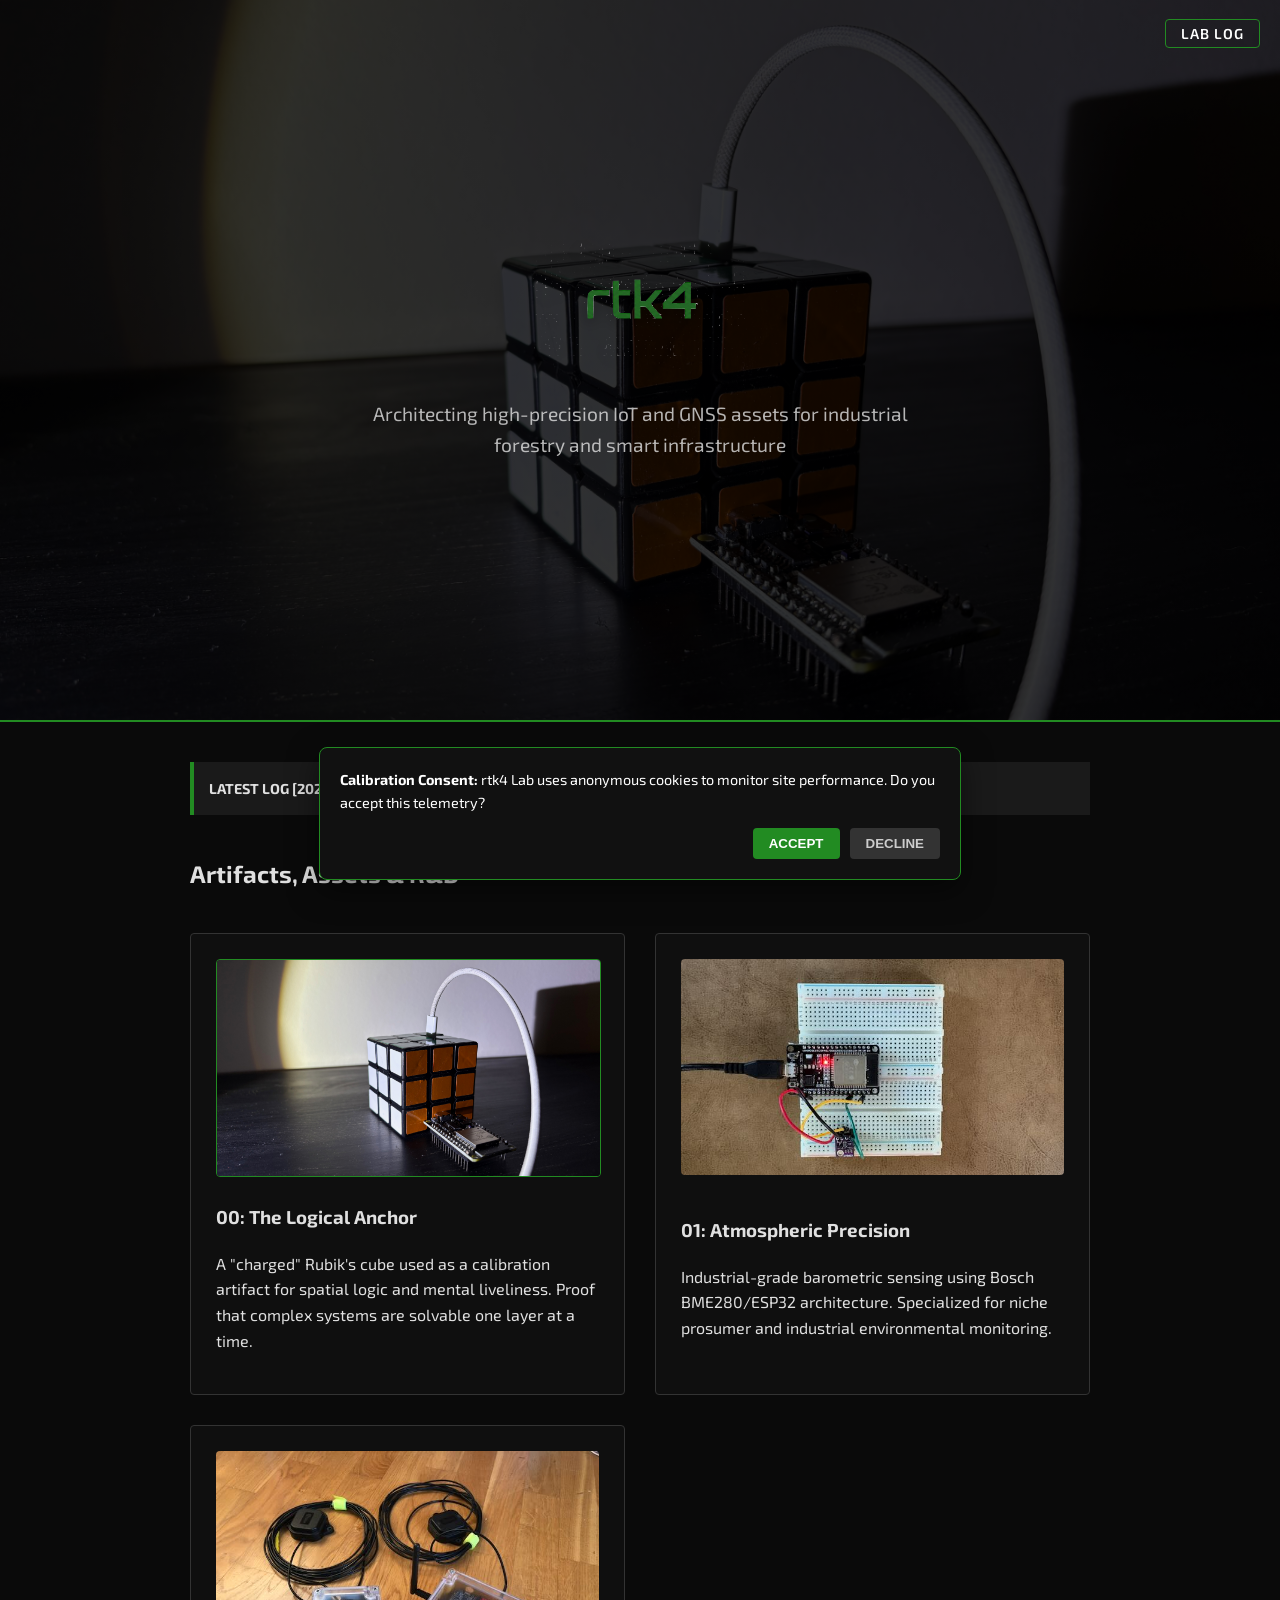
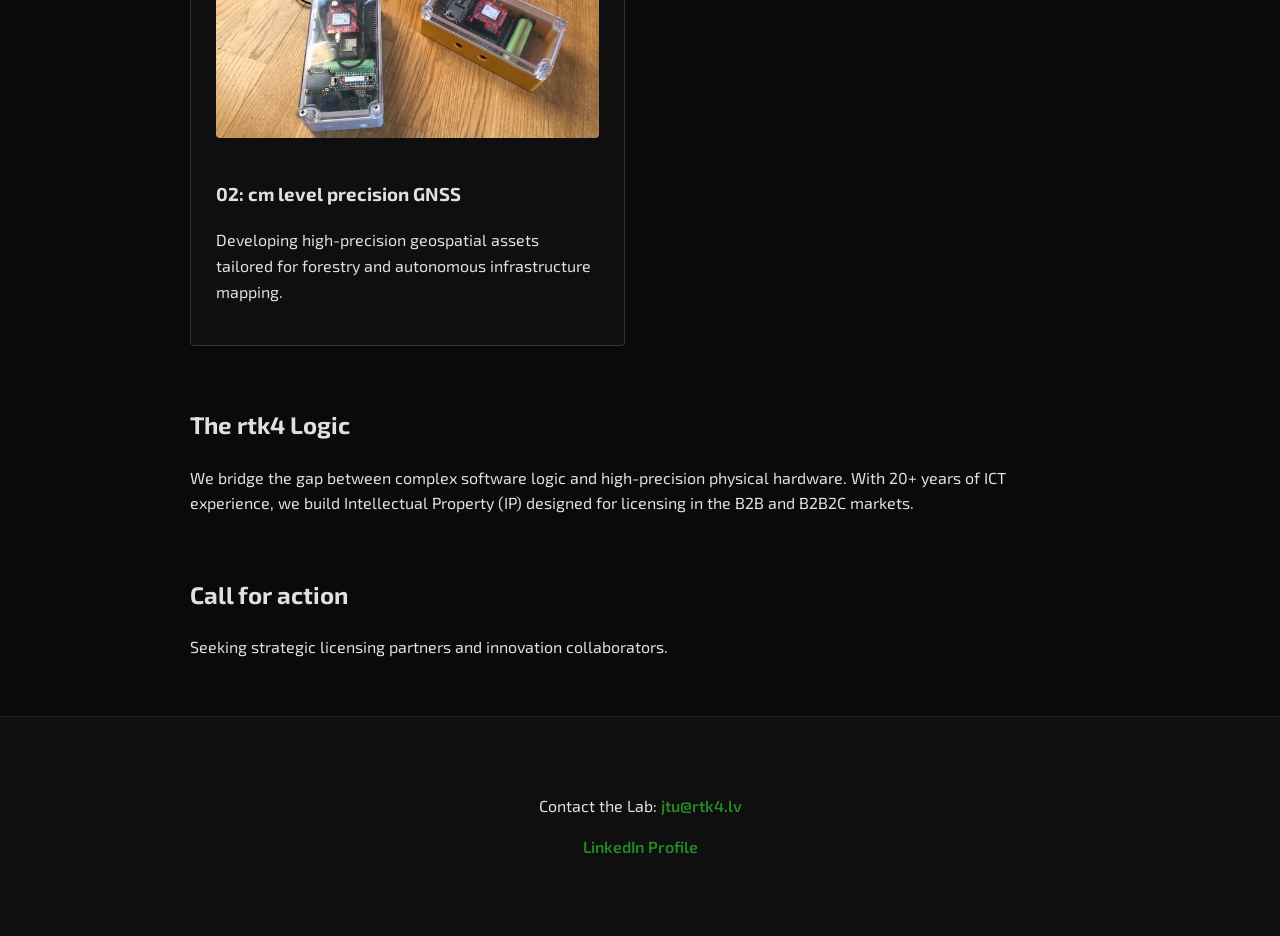
==== index.html @ 8d334eba "Update index.html" ====
<!DOCTYPE html>
<html lang="lv">
<head>
    <meta charset="UTF-8">
    <meta name="viewport" content="width=device-width, initial-scale=1.0">

    <title>rtk4 | Industrial and Prosumer IoT & High-Precision GNSS Lab</title>
    <meta name="title" content="rtk4 | Industrial and Prosumer IoT & High-Precision GNSS R&D Lab">
    <meta property="og:description" content="Architecting high-precision IoT and GNSS assets for industrial forestry and smart infrastructure..">
    <meta name="keywords" content="rtk4, GNSS, IoT R&D, Forestry 4.0, Precision Forestry, BME280, ESP32, Baltic Tech, Nordic Forestry, Smart Infrastructure, Europe, Janis Tupulis">
    <meta name="author" content="Janis Tupulis">
    
    <meta property="og:type" content="website">
    <meta property="og:url" content="https://rtk4.lv/">
    <meta property="og:title" content="rtk4 | Systems R&D Lab">
    <meta property="og:description" content="Technical agency in Geospatial and Atmospheric logic. Bridging the gap between raw data and 1cm truth.">
    <meta property="og:image" content="https://rtk4.lv/ChargdCubeWinner.jpeg">
    
    <meta property="twitter:card" content="summary_large_image">
    <meta property="twitter:url" content="https://rtk4.lv/">
    <meta property="twitter:title" content="rtk4 | Systems R&D Lab">
    <meta property="twitter:description" content="High-precision IoT assets for industrial forestry and autonomous infrastructure mapping.">
    <meta property="twitter:image" content="https://rtk4.lv/ChargdCubeWinner.jpeg">
    
    <meta name="geo.region" content="LV;EE;LT;SE;FI;NO;DE;PL">
    <meta name="geo.placename" content="Northern Europe">
    
    <link href="https://fonts.googleapis.com/css2?family=Exo+2:wght@300;600&display=swap" rel="stylesheet">
    <style>
        :root { --forest-green: #228B22; --dark-bg: #0a0a0a; --text-light: #e0e0e0; }
        body { margin: 0; font-family: 'Exo 2', sans-serif; background: var(--dark-bg); color: var(--text-light); line-height: 1.6; }
        .hero { height: 80vh; display: flex; flex-direction: column; justify-content: center; align-items: center; text-align: center; background: linear-gradient(rgba(0,0,0,0.8), rgba(0,0,0,0.8)), url('ChargdCubeWinner.jpeg'); background-size: cover; background-position: center; border-bottom: 2px solid var(--forest-green); }
        h1 { font-size: 3.5rem; letter-spacing: 0.2rem; color: var(--forest-green); margin-bottom: 0; }
        .tagline { font-size: 1.2rem; max-width: 600px; margin: 20px auto; opacity: 0.8; padding: 0 20px; }
        .section { padding: 40px 20px; max-width: 900px; margin: 0 auto; }
        .artifact-grid { display: grid; grid-template-columns: repeat(auto-fit, minmax(300px, 1fr)); gap: 30px; margin-top: 40px; }
        .artifact-card { border: 1px solid #333; padding: 25px; border-radius: 4px; transition: border-color 0.3s; background: #0f0f0f; }
        .artifact-card:hover { border-color: var(--forest-green); }
        
        /* Updated Status Bar to be a Link */
        .status-ticker { background: #1a1a1a; padding: 15px; font-size: 0.9rem; border-left: 4px solid var(--forest-green); margin-bottom: 40px; display: block; text-decoration: none; color: inherit; transition: background 0.2s; }
        .status-ticker:hover { background: #222; }
        
        .contact { text-align: center; padding: 60px; background: #0f0f0f; border-top: 1px solid #222; }
        a { color: var(--forest-green); text-decoration: none; font-weight: 600; }
        nav { position: absolute; top: 20px; right: 20px; }
        nav a { color: #fff; margin-left: 20px; font-size: 0.9rem; text-transform: uppercase; letter-spacing: 1px; }
    </style>

    <script async src="https://www.googletagmanager.com/gtag/js?id=G-XXXXXXXXXX"></script>
    <script>
      window.dataLayer = window.dataLayer || [];
      function gtag(){dataLayer.push(arguments);}
      
      // Default to denied for GDPR compliance
      gtag('consent', 'default', {
        'ad_storage': 'denied',
        'analytics_storage': 'denied'
      });
    
      gtag('js', new Date());
      gtag('config', 'G-FEQLP35CE9');
    </script>
    
    <style>
        #cookie-banner {
            position: fixed; bottom: 20px; left: 50%; transform: translateX(-50%);
            width: 90%; max-width: 600px;
            background: #111; border: 1px solid var(--forest-green);
            color: #fff; padding: 20px; border-radius: 8px;
            box-shadow: 0 10px 30px rgba(0,0,0,0.5);
            z-index: 9999; display: none; font-size: 0.9rem;
        }
        .cookie-btn {
            padding: 8px 16px; border-radius: 4px; border: none; cursor: pointer; font-weight: 600;
        }
        .accept-btn { background: var(--forest-green); color: white; margin-right: 10px; }
        .deny-btn { background: #333; color: #ccc; }
    </style>

    <link rel="icon" href="rtk4logo.png">
        
</head>
<body>

    <nav>
        <a href="log.html" style="border: 1px solid var(--forest-green); padding: 5px 15px; border-radius: 4px;">Lab Log</a>
    </nav>

    <header class="hero">
        <img src="rtk4logo.png" alt="SIA rtk4 Logo" style="height: 120px; width: auto; margin-bottom: 20px; filter: drop-shadow(0px 4px 8px rgba(0,0,0,0.5));">
        <p class="tagline">Architecting high-precision IoT and GNSS assets for industrial forestry and smart infrastructure</p>
    </header>

    <main class="section">
        <a href="log.html" id="live-status" class="status-ticker">
            <strong>LAB STATUS:</strong> Loading latest entry...
        </a>

        <h2>Artifacts, Assets & R&D</h2>
        <div class="artifact-grid">
            <div class="artifact-card">
                <img src="ChargdCubeWinner.jpeg" alt="Charging complexity" style="width: 100%; border-radius: 4px; border: 1px solid var(--forest-green);">
                <h3>00: The Logical Anchor</h3>
                <p>A "charged" Rubik's cube used as a calibration artifact for spatial logic and mental liveliness. Proof that complex systems are solvable one layer at a time.</p>
            </div>
            
            <div class="artifact-card">
                <img src="AtmosphericPressure.jpeg" alt="Atmospheric Sensor" style="width: 100%; border-radius: 4px; margin-bottom: 15px;">
                <h3>01: Atmospheric Precision</h3>
                <p>Industrial-grade barometric sensing using Bosch BME280/ESP32 architecture. Specialized for niche prosumer and industrial environmental monitoring.</p>
            </div>

            <div class="artifact-card">
                <img src="GNSSprototype.jpeg" alt="GNSS Prototype" style="width: 100%; border-radius: 4px; margin-bottom: 15px;">
                <h3>02: cm level precision GNSS</h3>
                <p>Developing high-precision geospatial assets tailored for forestry and autonomous infrastructure mapping.</p>
            </div>
        </div>

        <div style="margin-top: 60px;">
            <h2>The rtk4 Logic</h2>
            <p>We bridge the gap between complex software logic and high-precision physical hardware. With 20+ years of ICT experience, we build Intellectual Property (IP) designed for licensing in the B2B and B2B2C markets.</p>
        </div>
        <div style="margin-top: 60px;">
            <h2>Call for action</h2>
            <p>Seeking strategic licensing partners and innovation collaborators.</p>
        </div>
    </main>

    <footer class="contact">
        <p>Contact the Lab: <a href="mailto:jtu@rtk4.lv">jtu@rtk4.lv</a></p>
        <p><a href="https://www.linkedin.com/in/janistupulis">LinkedIn Profile</a></p>
    </footer>

    <script>
        async function fetchLatestStatus() {
            try {
                const response = await fetch('log.csv');
                const data = await response.text();
                const rows = data.split('\n').filter(r => r.trim() !== '');
                if (rows.length > 1) {
                    const latest = rows[1].split(';'); // rows[0] is header, rows[1] is newest entry
                    document.getElementById('live-status').innerHTML = 
                        `<strong>LATEST LOG [${latest[0]}]:</strong> ${latest[2]} — <em>Click to read more</em>`;
                }
            } catch (e) {
                document.getElementById('live-status').innerHTML = "<strong>LAB STATUS:</strong> Active. Check the full log for details.";
            }
        }
        fetchLatestStatus();
    </script>

    <div id="cookie-banner">
        <p style="margin-top: 0;"><strong>Calibration Consent:</strong> rtk4 Lab uses anonymous cookies to monitor site performance. Do you accept this telemetry?</p>
        <div style="display: flex; justify-content: flex-end;">
            <button class="cookie-btn accept-btn" onclick="acceptCookies()">ACCEPT</button>
            <button class="cookie-btn deny-btn" onclick="denyCookies()">DECLINE</button>
        </div>
    </div>
    
    <script>
        if (!localStorage.getItem('rtk4_consent')) {
            document.getElementById('cookie-banner').style.display = 'block';
        }
    
        function acceptCookies() {
            localStorage.setItem('rtk4_consent', 'granted');
            gtag('consent', 'update', { 'analytics_storage': 'granted' });
            document.getElementById('cookie-banner').style.display = 'none';
        }
    
        function denyCookies() {
            localStorage.setItem('rtk4_consent', 'denied');
            document.getElementById('cookie-banner').style.display = 'none';
        }
    </script>    
    
</body>
</html>
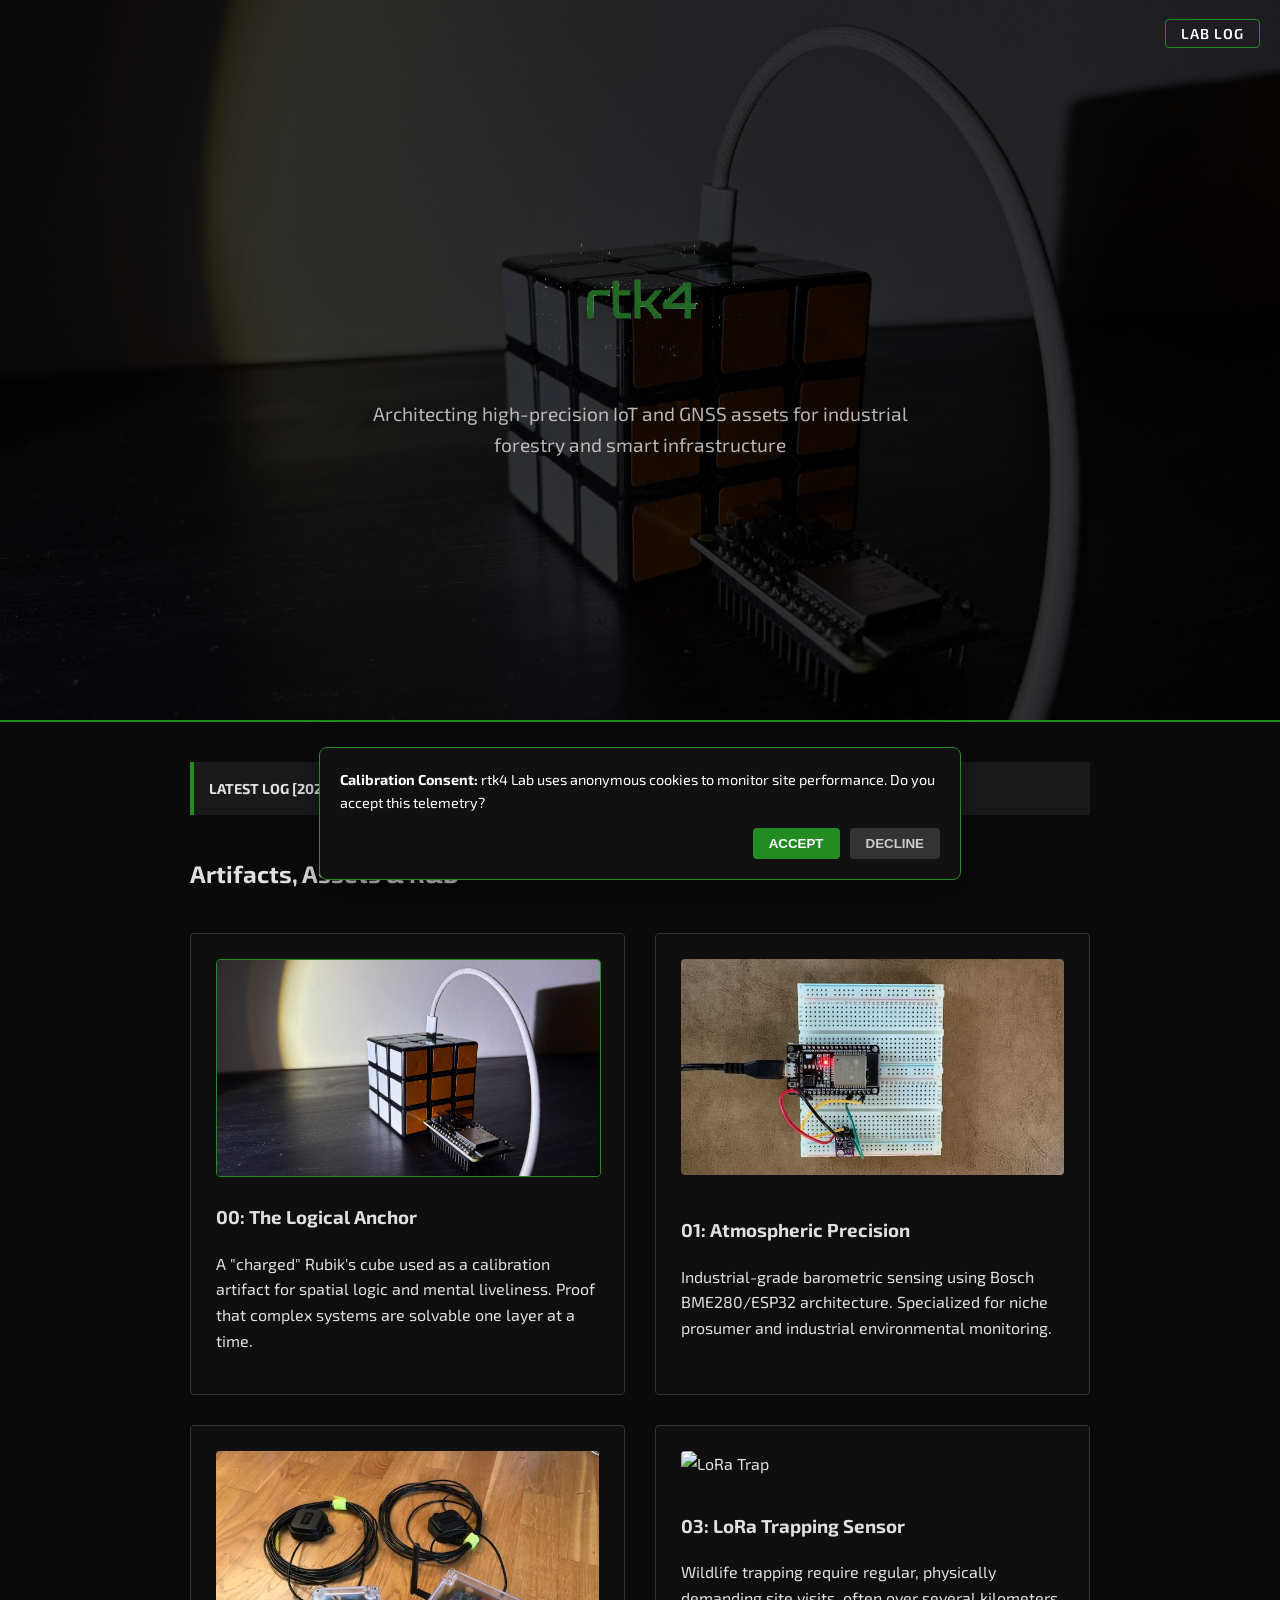
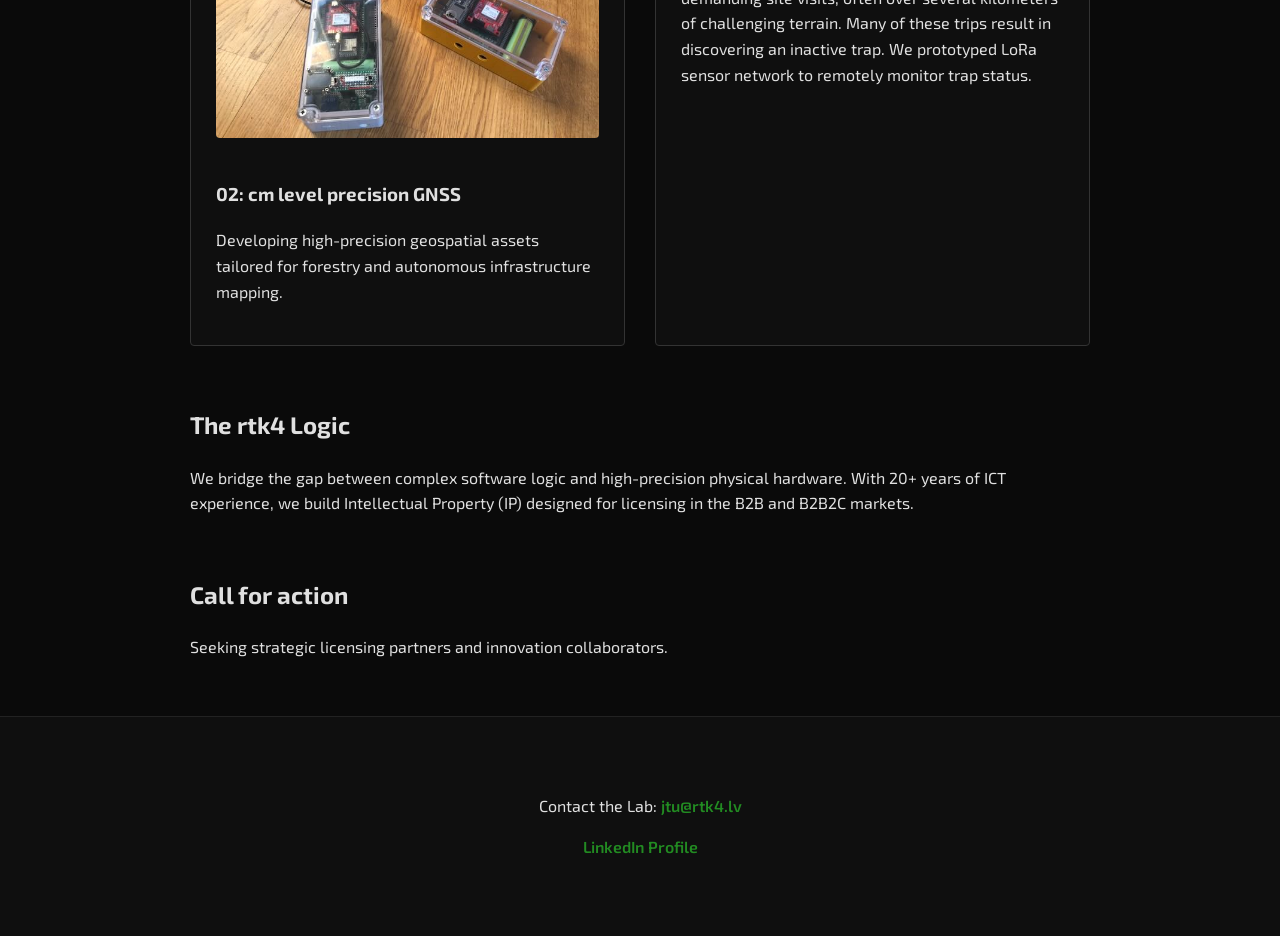
==== commit 606fc16b: "Update index.html" ====
--- a/index.html
+++ b/index.html
@@ -116,6 +116,12 @@
                 <h3>02: cm level precision GNSS</h3>
                 <p>Developing high-precision geospatial assets tailored for forestry and autonomous infrastructure mapping.</p>
             </div>
+            
+            <div class="artifact-card">
+                <img src="LoRaTrap.jpeg" alt="LoRa Trap" style="width: 100%; border-radius: 4px; margin-bottom: 15px;">
+                <h3>03: LoRa Trapping Sensor</h3>
+                <p>Wildlife trapping require regular, physically demanding site visits, often over several kilometers of challenging terrain. Many of these trips result in discovering an inactive trap. We prototyped LoRa sensor network to remotely monitor trap status.</p>
+            </div>
         </div>
 
         <div style="margin-top: 60px;">
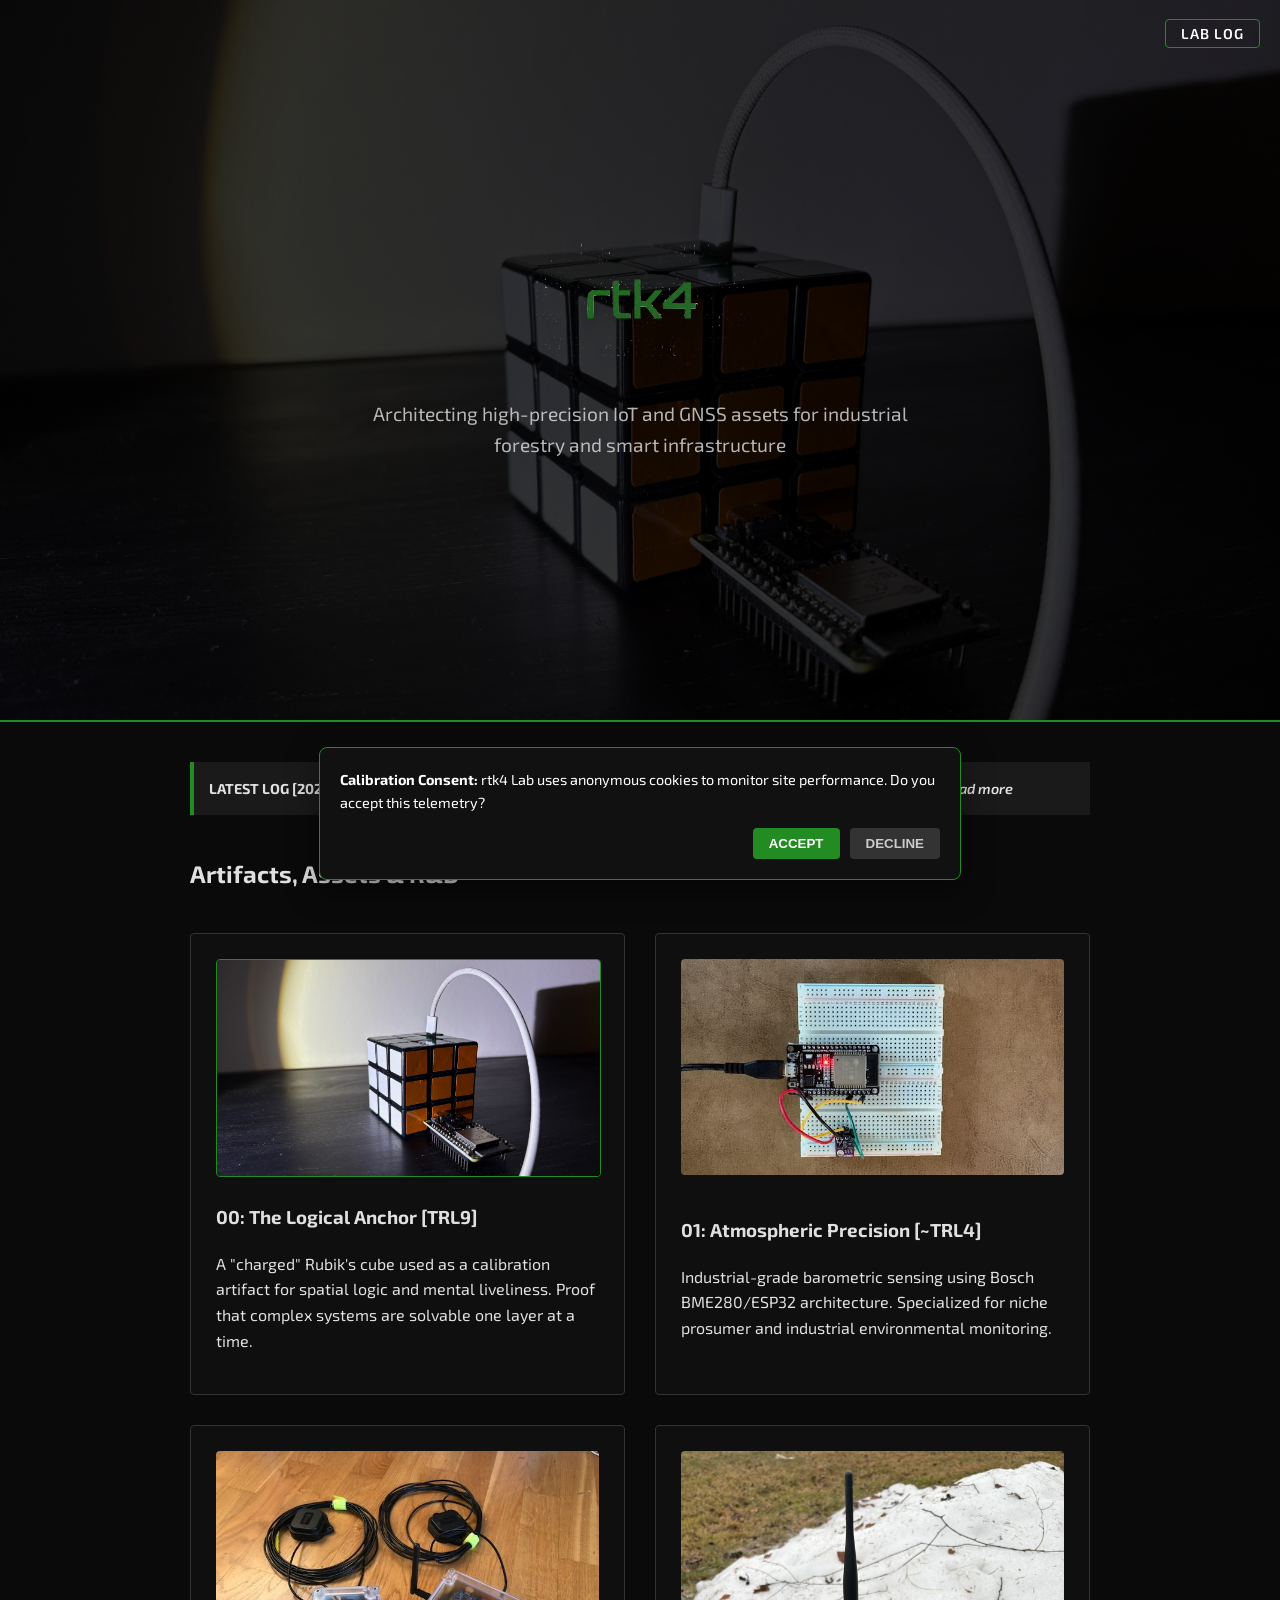
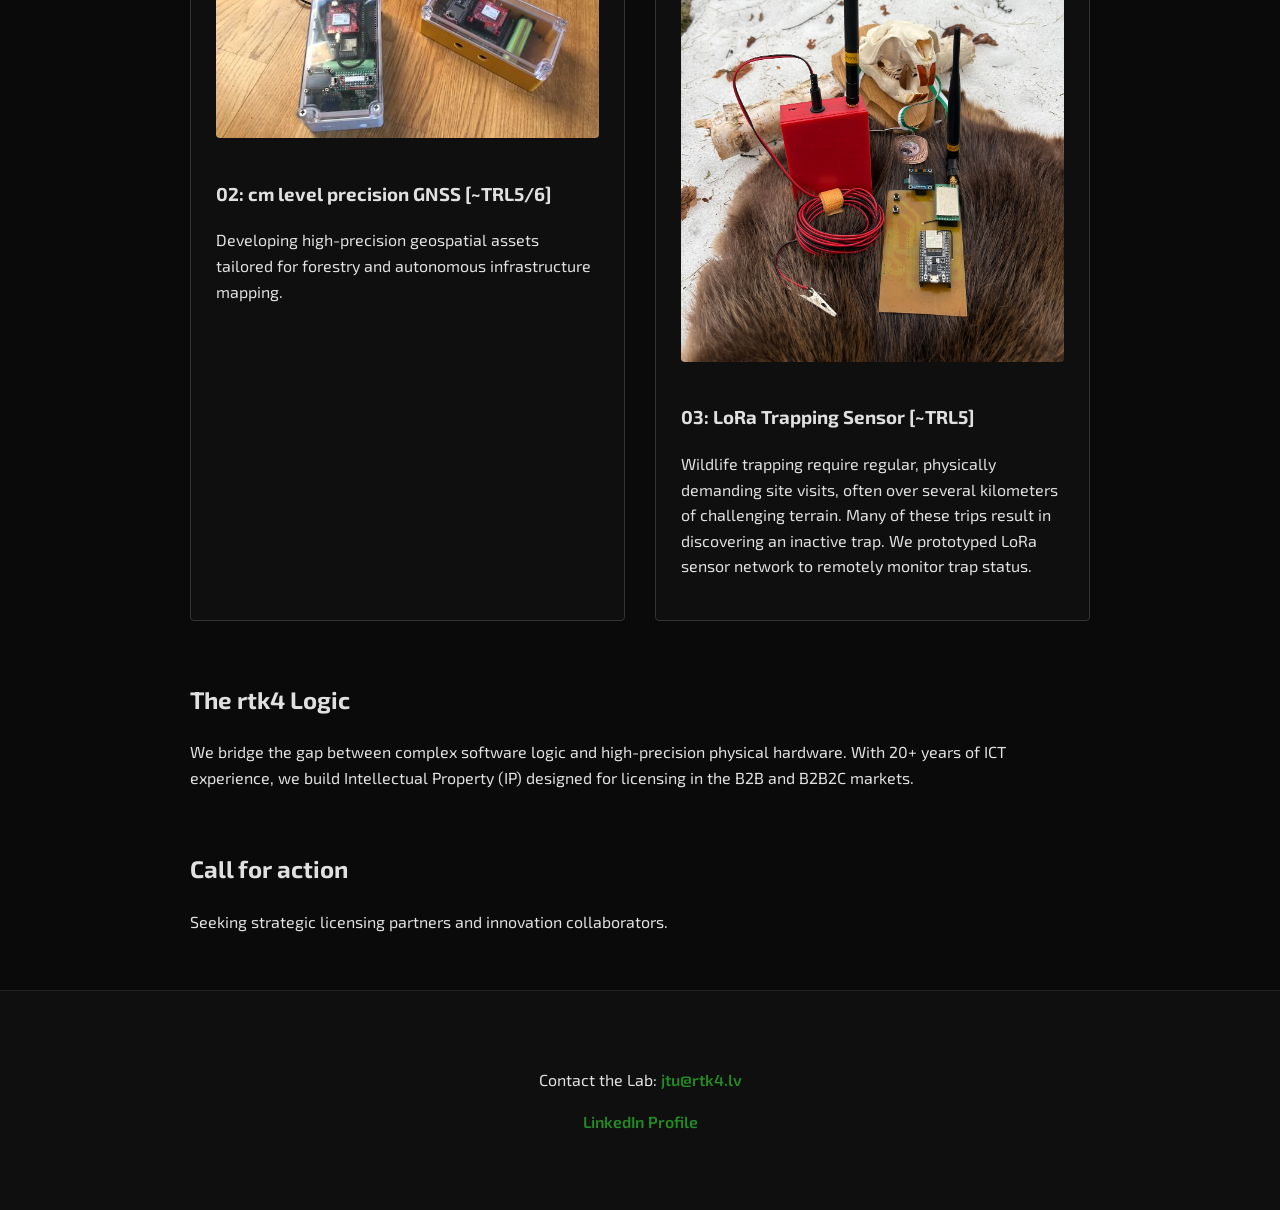
==== commit a19c40f1: "Update index.html" ====
--- a/index.html
+++ b/index.html
@@ -101,25 +101,25 @@
         <div class="artifact-grid">
             <div class="artifact-card">
                 <img src="ChargdCubeWinner.jpeg" alt="Charging complexity" style="width: 100%; border-radius: 4px; border: 1px solid var(--forest-green);">
-                <h3>00: The Logical Anchor</h3>
+                <h3>00: The Logical Anchor [TRL9]</h3>
                 <p>A "charged" Rubik's cube used as a calibration artifact for spatial logic and mental liveliness. Proof that complex systems are solvable one layer at a time.</p>
             </div>
             
             <div class="artifact-card">
                 <img src="AtmosphericPressure.jpeg" alt="Atmospheric Sensor" style="width: 100%; border-radius: 4px; margin-bottom: 15px;">
-                <h3>01: Atmospheric Precision</h3>
+                <h3>01: Atmospheric Precision [~TRL4]</h3>
                 <p>Industrial-grade barometric sensing using Bosch BME280/ESP32 architecture. Specialized for niche prosumer and industrial environmental monitoring.</p>
             </div>
 
             <div class="artifact-card">
                 <img src="GNSSprototype.jpeg" alt="GNSS Prototype" style="width: 100%; border-radius: 4px; margin-bottom: 15px;">
-                <h3>02: cm level precision GNSS</h3>
+                <h3>02: cm level precision GNSS [~TRL5/6]</h3>
                 <p>Developing high-precision geospatial assets tailored for forestry and autonomous infrastructure mapping.</p>
             </div>
             
             <div class="artifact-card">
                 <img src="LoRaTrap.jpeg" alt="LoRa Trap" style="width: 100%; border-radius: 4px; margin-bottom: 15px;">
-                <h3>03: LoRa Trapping Sensor</h3>
+                <h3>03: LoRa Trapping Sensor [~TRL5]</h3>
                 <p>Wildlife trapping require regular, physically demanding site visits, often over several kilometers of challenging terrain. Many of these trips result in discovering an inactive trap. We prototyped LoRa sensor network to remotely monitor trap status.</p>
             </div>
         </div>
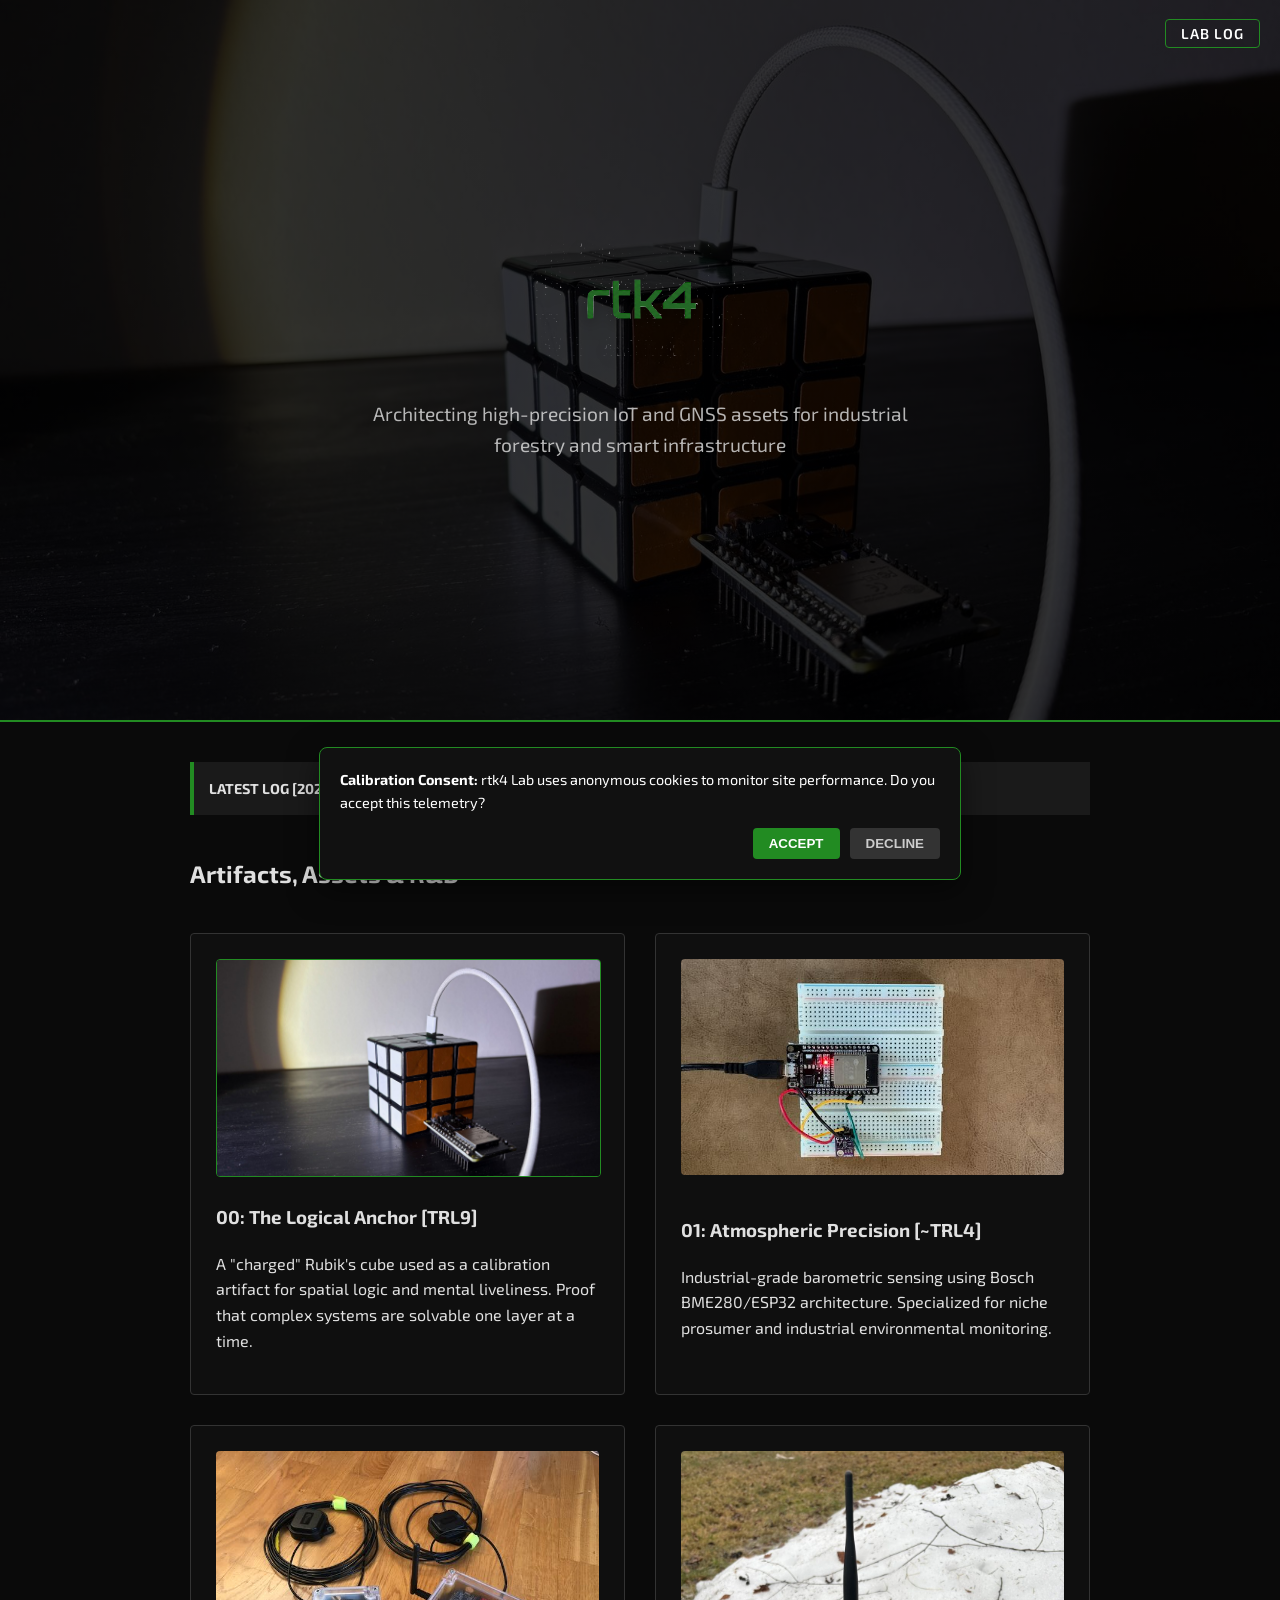
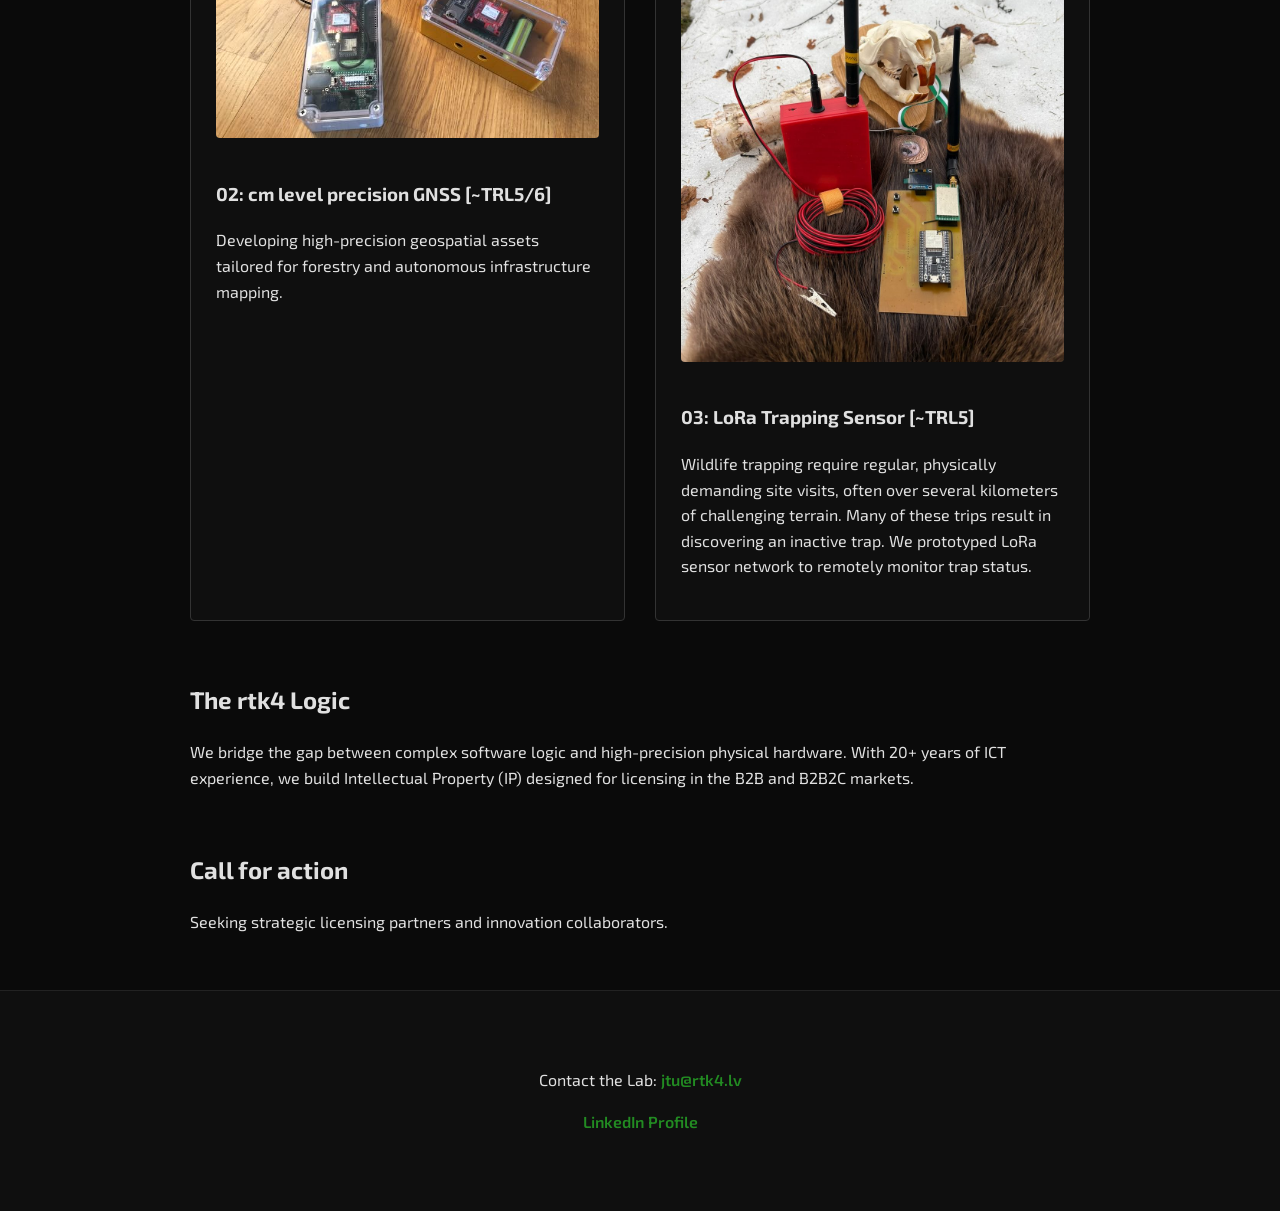
==== commit 04599192: "Fix analytics ID and consent, missing style.css, meta tags, image sizes" ====
--- a/index.html
+++ b/index.html
@@ -1,19 +1,19 @@
 <!DOCTYPE html>
-<html lang="lv">
+<html lang="en">
 <head>
     <meta charset="UTF-8">
     <meta name="viewport" content="width=device-width, initial-scale=1.0">
 
     <title>rtk4 | Industrial and Prosumer IoT & High-Precision GNSS Lab</title>
     <meta name="title" content="rtk4 | Industrial and Prosumer IoT & High-Precision GNSS R&D Lab">
-    <meta property="og:description" content="Architecting high-precision IoT and GNSS assets for industrial forestry and smart infrastructure..">
+    <meta name="description" content="Architecting high-precision IoT and GNSS assets for industrial forestry and smart infrastructure.">
+    <meta property="og:description" content="Architecting high-precision IoT and GNSS assets for industrial forestry and smart infrastructure.">
     <meta name="keywords" content="rtk4, GNSS, IoT R&D, Forestry 4.0, Precision Forestry, BME280, ESP32, Baltic Tech, Nordic Forestry, Smart Infrastructure, Europe, Janis Tupulis">
     <meta name="author" content="Janis Tupulis">
     
     <meta property="og:type" content="website">
     <meta property="og:url" content="https://rtk4.lv/">
     <meta property="og:title" content="rtk4 | Systems R&D Lab">
-    <meta property="og:description" content="Technical agency in Geospatial and Atmospheric logic. Bridging the gap between raw data and 1cm truth.">
     <meta property="og:image" content="https://rtk4.lv/ChargdCubeWinner.jpeg">
     
     <meta property="twitter:card" content="summary_large_image">
@@ -47,7 +47,7 @@
         nav a { color: #fff; margin-left: 20px; font-size: 0.9rem; text-transform: uppercase; letter-spacing: 1px; }
     </style>
 
-    <script async src="https://www.googletagmanager.com/gtag/js?id=G-XXXXXXXXXX"></script>
+    <script async src="https://www.googletagmanager.com/gtag/js?id=G-FEQLP35CE9"></script>
     <script>
       window.dataLayer = window.dataLayer || [];
       function gtag(){dataLayer.push(arguments);}
@@ -57,6 +57,13 @@
         'ad_storage': 'denied',
         'analytics_storage': 'denied'
       });
+
+      // Re-apply consent the visitor gave on an earlier visit
+      try {
+        if (localStorage.getItem('rtk4_consent') === 'granted') {
+          gtag('consent', 'update', { 'analytics_storage': 'granted' });
+        }
+      } catch (e) {}
     
       gtag('js', new Date());
       gtag('config', 'G-FEQLP35CE9');
@@ -166,18 +173,25 @@
     </div>
     
     <script>
-        if (!localStorage.getItem('rtk4_consent')) {
+        function readConsent() {
+            try { return localStorage.getItem('rtk4_consent'); } catch (e) { return null; }
+        }
+        function saveConsent(value) {
+            try { localStorage.setItem('rtk4_consent', value); } catch (e) {}
+        }
+
+        if (!readConsent()) {
             document.getElementById('cookie-banner').style.display = 'block';
         }
     
         function acceptCookies() {
-            localStorage.setItem('rtk4_consent', 'granted');
+            saveConsent('granted');
             gtag('consent', 'update', { 'analytics_storage': 'granted' });
             document.getElementById('cookie-banner').style.display = 'none';
         }
     
         function denyCookies() {
-            localStorage.setItem('rtk4_consent', 'denied');
+            saveConsent('denied');
             document.getElementById('cookie-banner').style.display = 'none';
         }
     </script>    
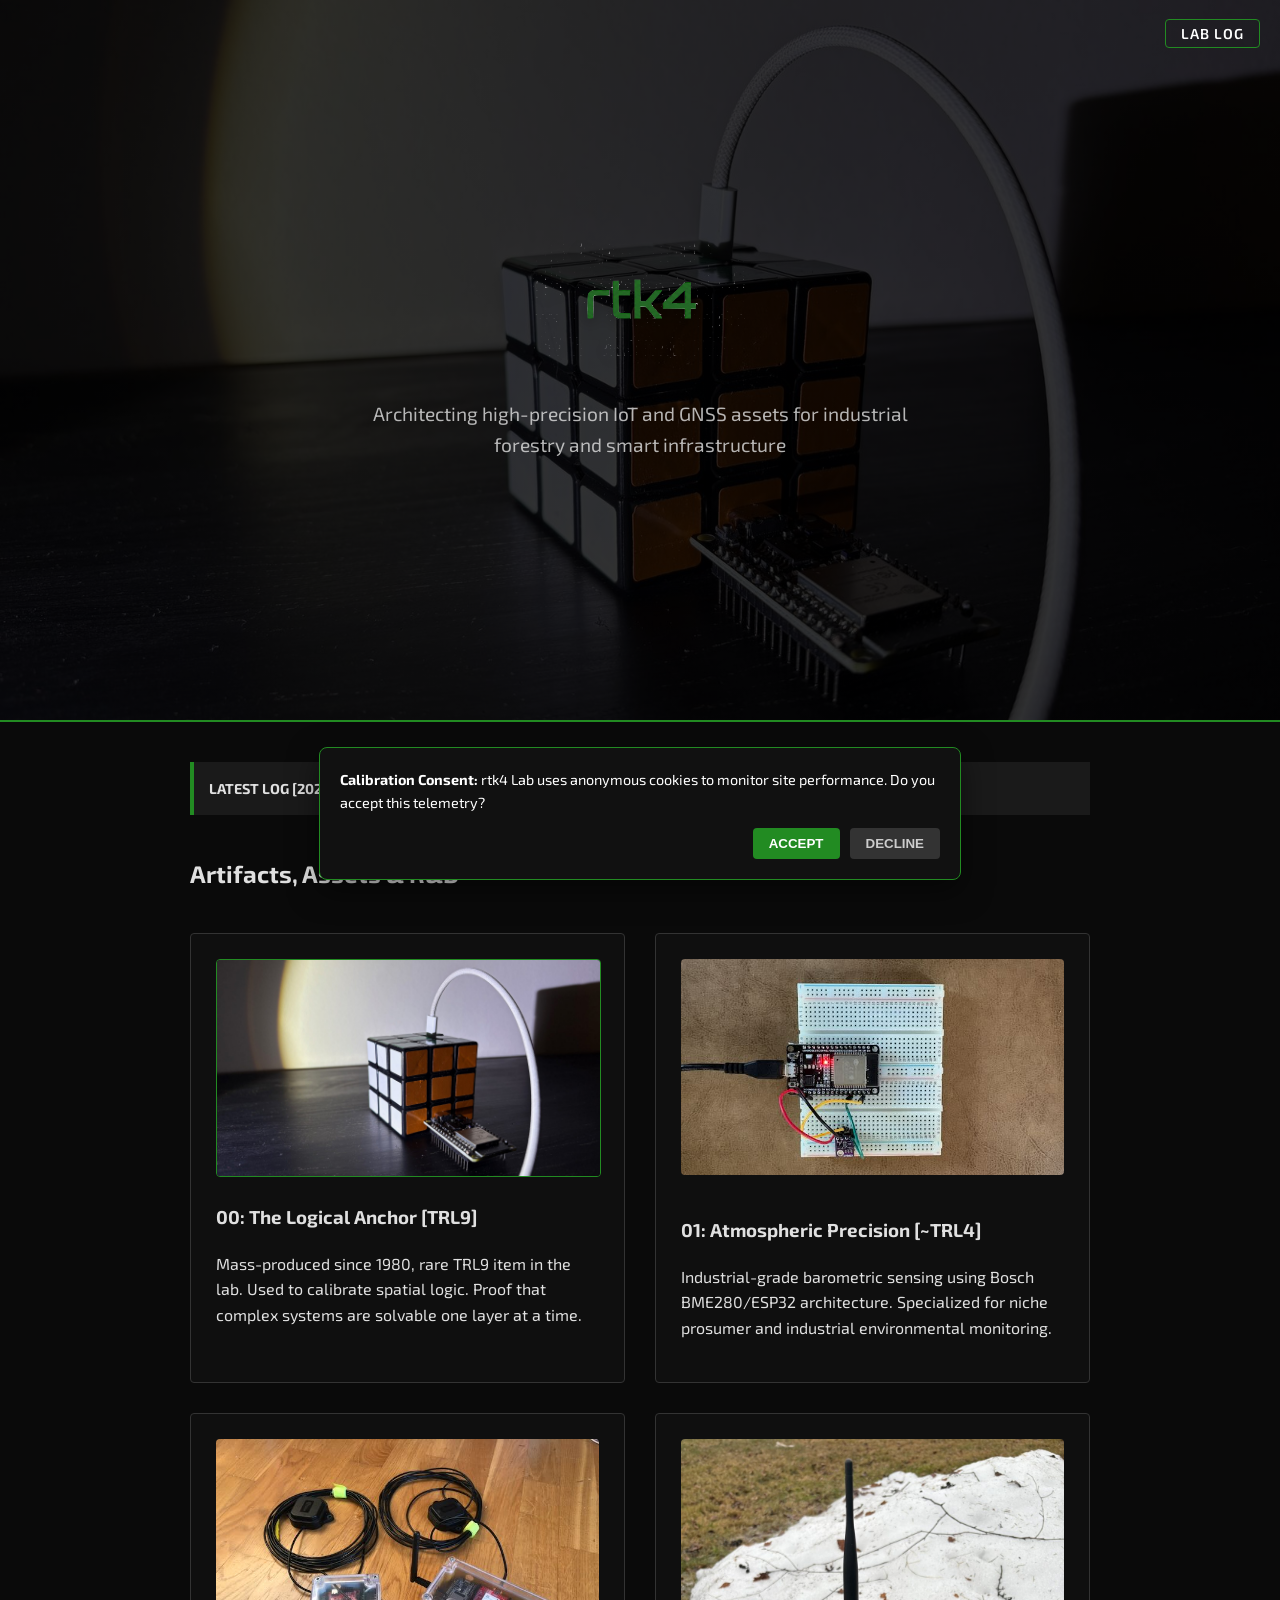
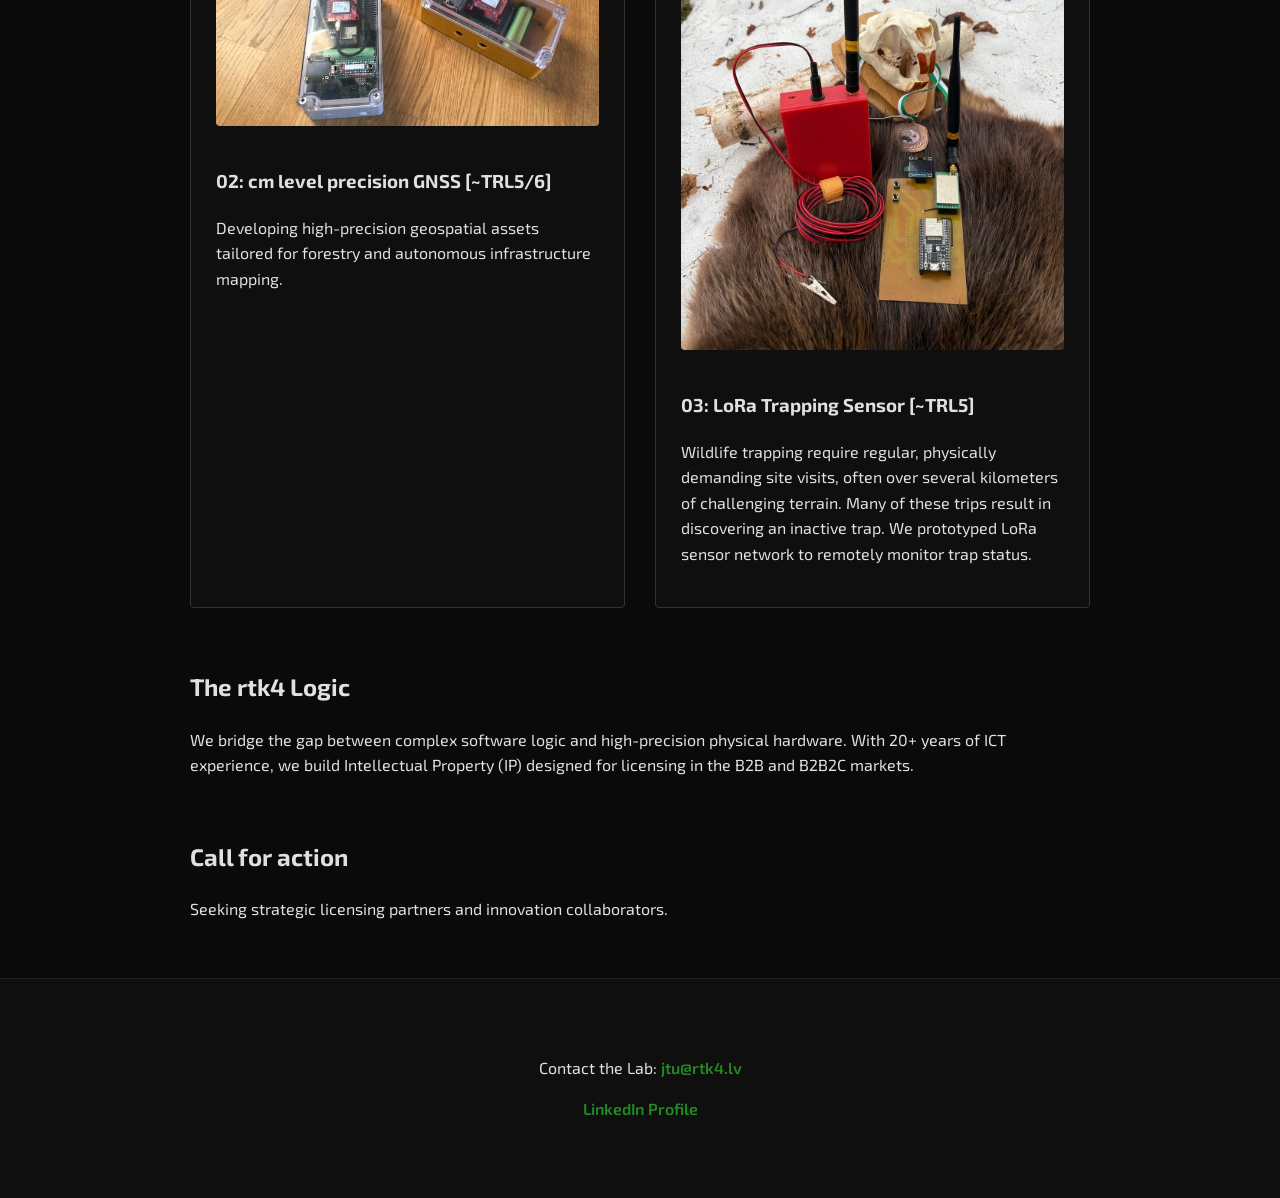
==== commit f969fdf6: "Card 00: new text" ====
--- a/index.html
+++ b/index.html
@@ -109,7 +109,7 @@
             <div class="artifact-card">
                 <img src="ChargdCubeWinner.jpeg" alt="Charging complexity" style="width: 100%; border-radius: 4px; border: 1px solid var(--forest-green);">
                 <h3>00: The Logical Anchor [TRL9]</h3>
-                <p>A "charged" Rubik's cube used as a calibration artifact for spatial logic and mental liveliness. Proof that complex systems are solvable one layer at a time.</p>
+                <p>Mass-produced since 1980, rare TRL9 item in the lab. Used to calibrate spatial logic. Proof that complex systems are solvable one layer at a time.</p>
             </div>
             
             <div class="artifact-card">
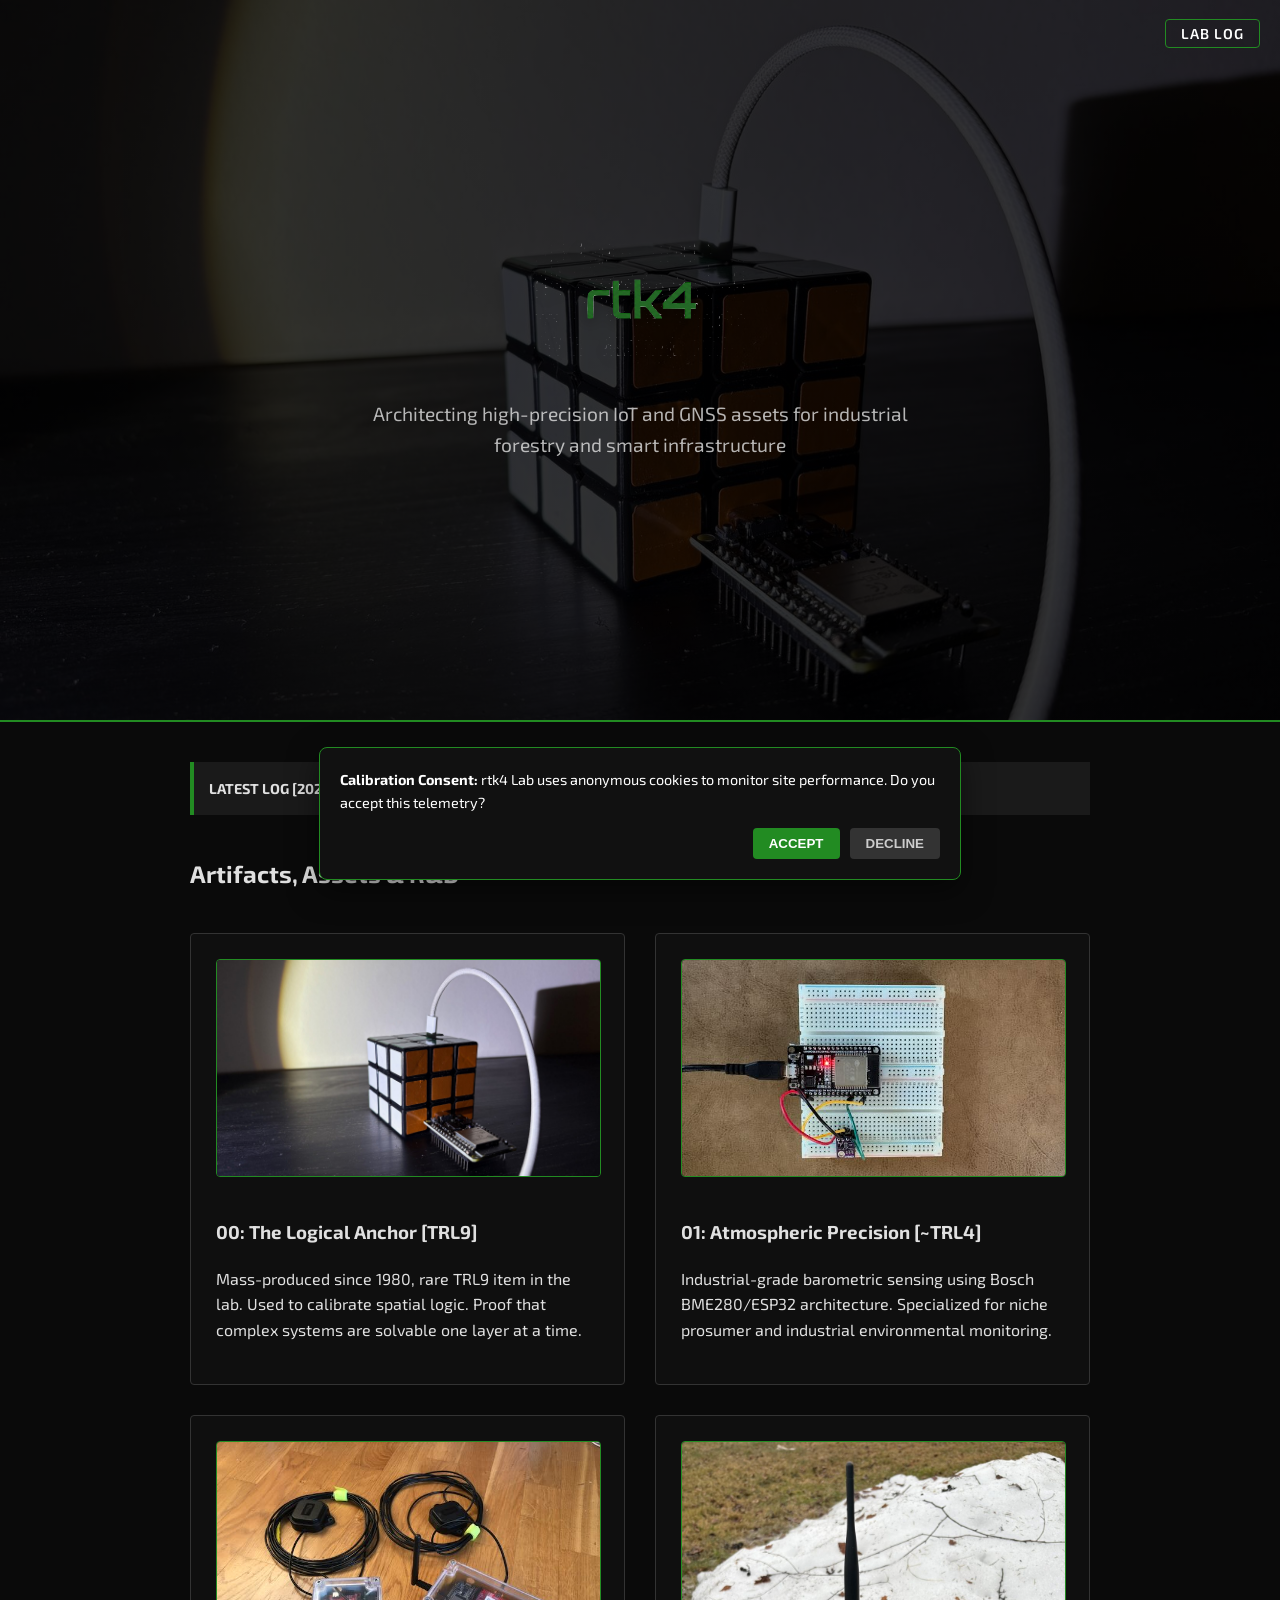
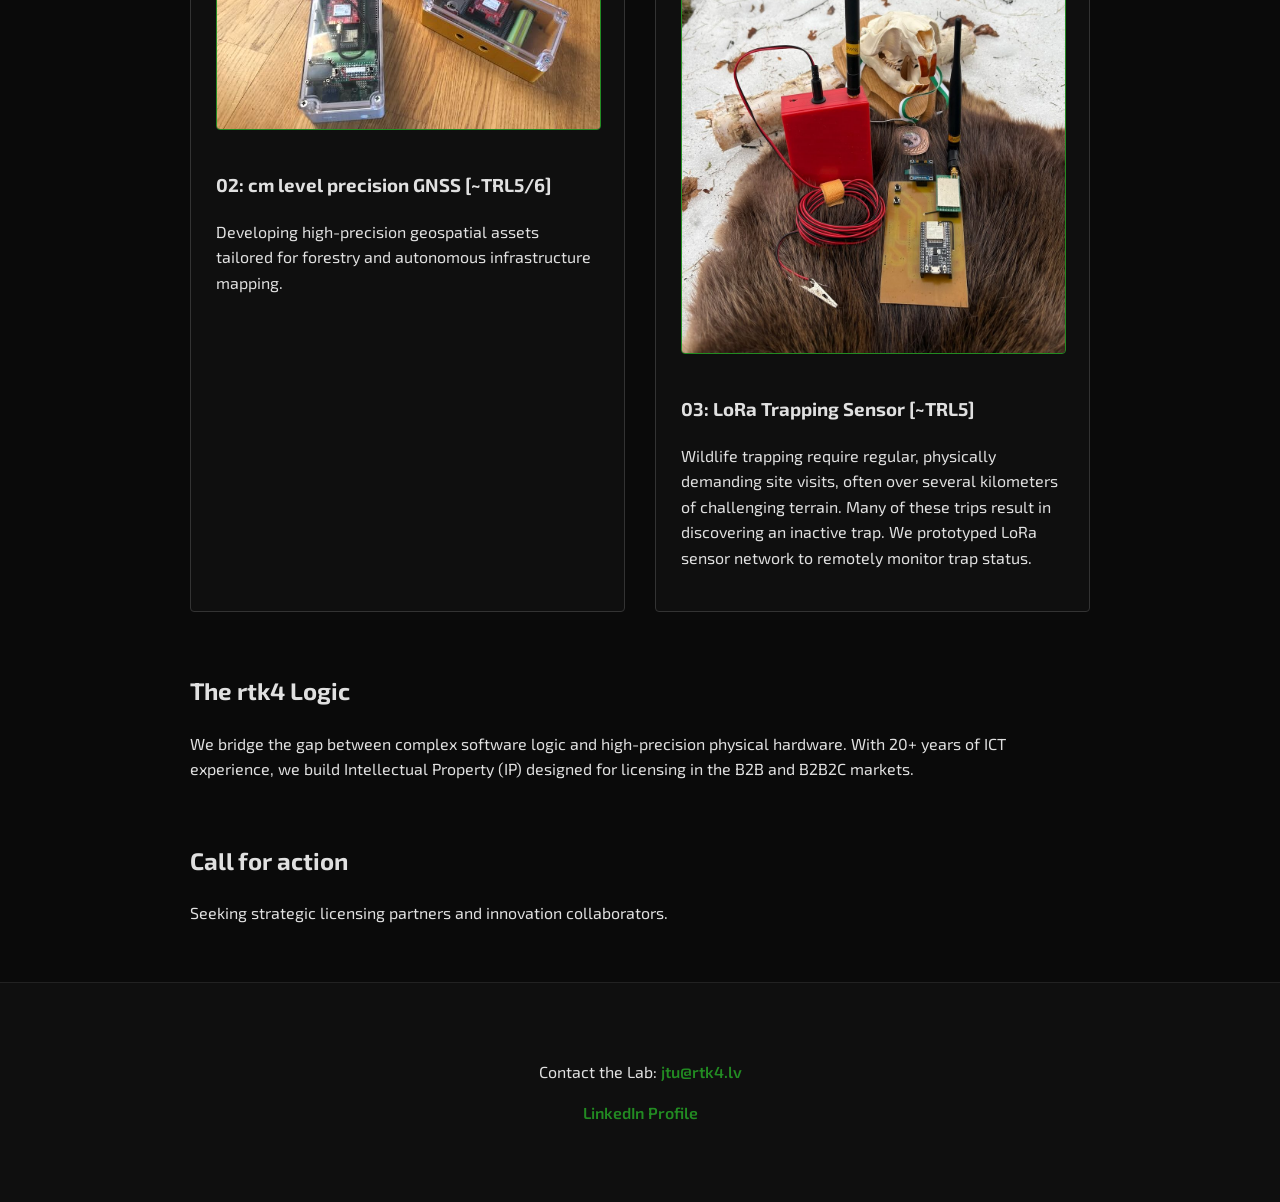
==== commit ae0af065: "Card pictures: one shared style with green border" ====
--- a/index.html
+++ b/index.html
@@ -36,6 +36,7 @@
         .artifact-grid { display: grid; grid-template-columns: repeat(auto-fit, minmax(300px, 1fr)); gap: 30px; margin-top: 40px; }
         .artifact-card { border: 1px solid #333; padding: 25px; border-radius: 4px; transition: border-color 0.3s; background: #0f0f0f; }
         .artifact-card:hover { border-color: var(--forest-green); }
+        .artifact-card img { width: 100%; border-radius: 4px; border: 1px solid var(--forest-green); margin-bottom: 15px; }
         
         /* Updated Status Bar to be a Link */
         .status-ticker { background: #1a1a1a; padding: 15px; font-size: 0.9rem; border-left: 4px solid var(--forest-green); margin-bottom: 40px; display: block; text-decoration: none; color: inherit; transition: background 0.2s; }
@@ -107,25 +108,25 @@
         <h2>Artifacts, Assets & R&D</h2>
         <div class="artifact-grid">
             <div class="artifact-card">
-                <img src="ChargdCubeWinner.jpeg" alt="Charging complexity" style="width: 100%; border-radius: 4px; border: 1px solid var(--forest-green);">
+                <img src="ChargdCubeWinner.jpeg" alt="Charging complexity">
                 <h3>00: The Logical Anchor [TRL9]</h3>
                 <p>Mass-produced since 1980, rare TRL9 item in the lab. Used to calibrate spatial logic. Proof that complex systems are solvable one layer at a time.</p>
             </div>
             
             <div class="artifact-card">
-                <img src="AtmosphericPressure.jpeg" alt="Atmospheric Sensor" style="width: 100%; border-radius: 4px; margin-bottom: 15px;">
+                <img src="AtmosphericPressure.jpeg" alt="Atmospheric Sensor">
                 <h3>01: Atmospheric Precision [~TRL4]</h3>
                 <p>Industrial-grade barometric sensing using Bosch BME280/ESP32 architecture. Specialized for niche prosumer and industrial environmental monitoring.</p>
             </div>
 
             <div class="artifact-card">
-                <img src="GNSSprototype.jpeg" alt="GNSS Prototype" style="width: 100%; border-radius: 4px; margin-bottom: 15px;">
+                <img src="GNSSprototype.jpeg" alt="GNSS Prototype">
                 <h3>02: cm level precision GNSS [~TRL5/6]</h3>
                 <p>Developing high-precision geospatial assets tailored for forestry and autonomous infrastructure mapping.</p>
             </div>
             
             <div class="artifact-card">
-                <img src="LoRaTrap.jpeg" alt="LoRa Trap" style="width: 100%; border-radius: 4px; margin-bottom: 15px;">
+                <img src="LoRaTrap.jpeg" alt="LoRa Trap">
                 <h3>03: LoRa Trapping Sensor [~TRL5]</h3>
                 <p>Wildlife trapping require regular, physically demanding site visits, often over several kilometers of challenging terrain. Many of these trips result in discovering an inactive trap. We prototyped LoRa sensor network to remotely monitor trap status.</p>
             </div>
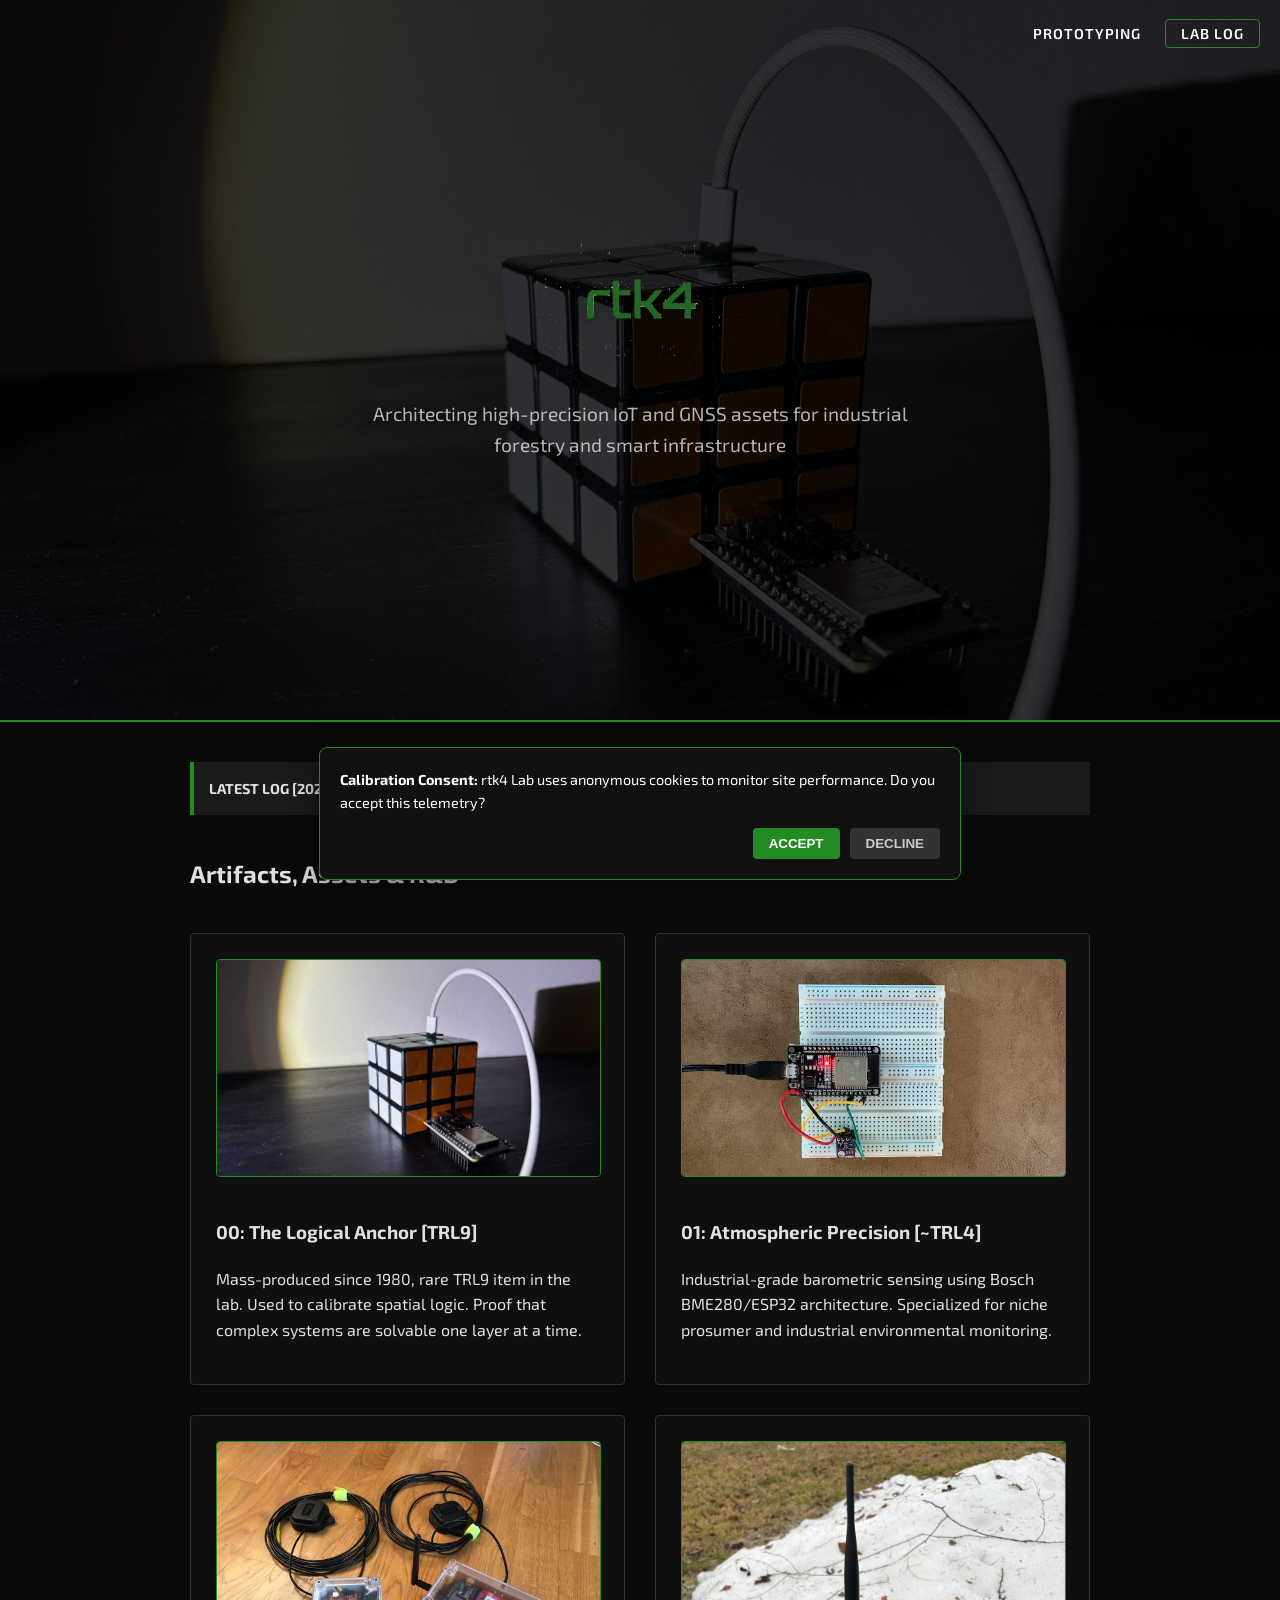
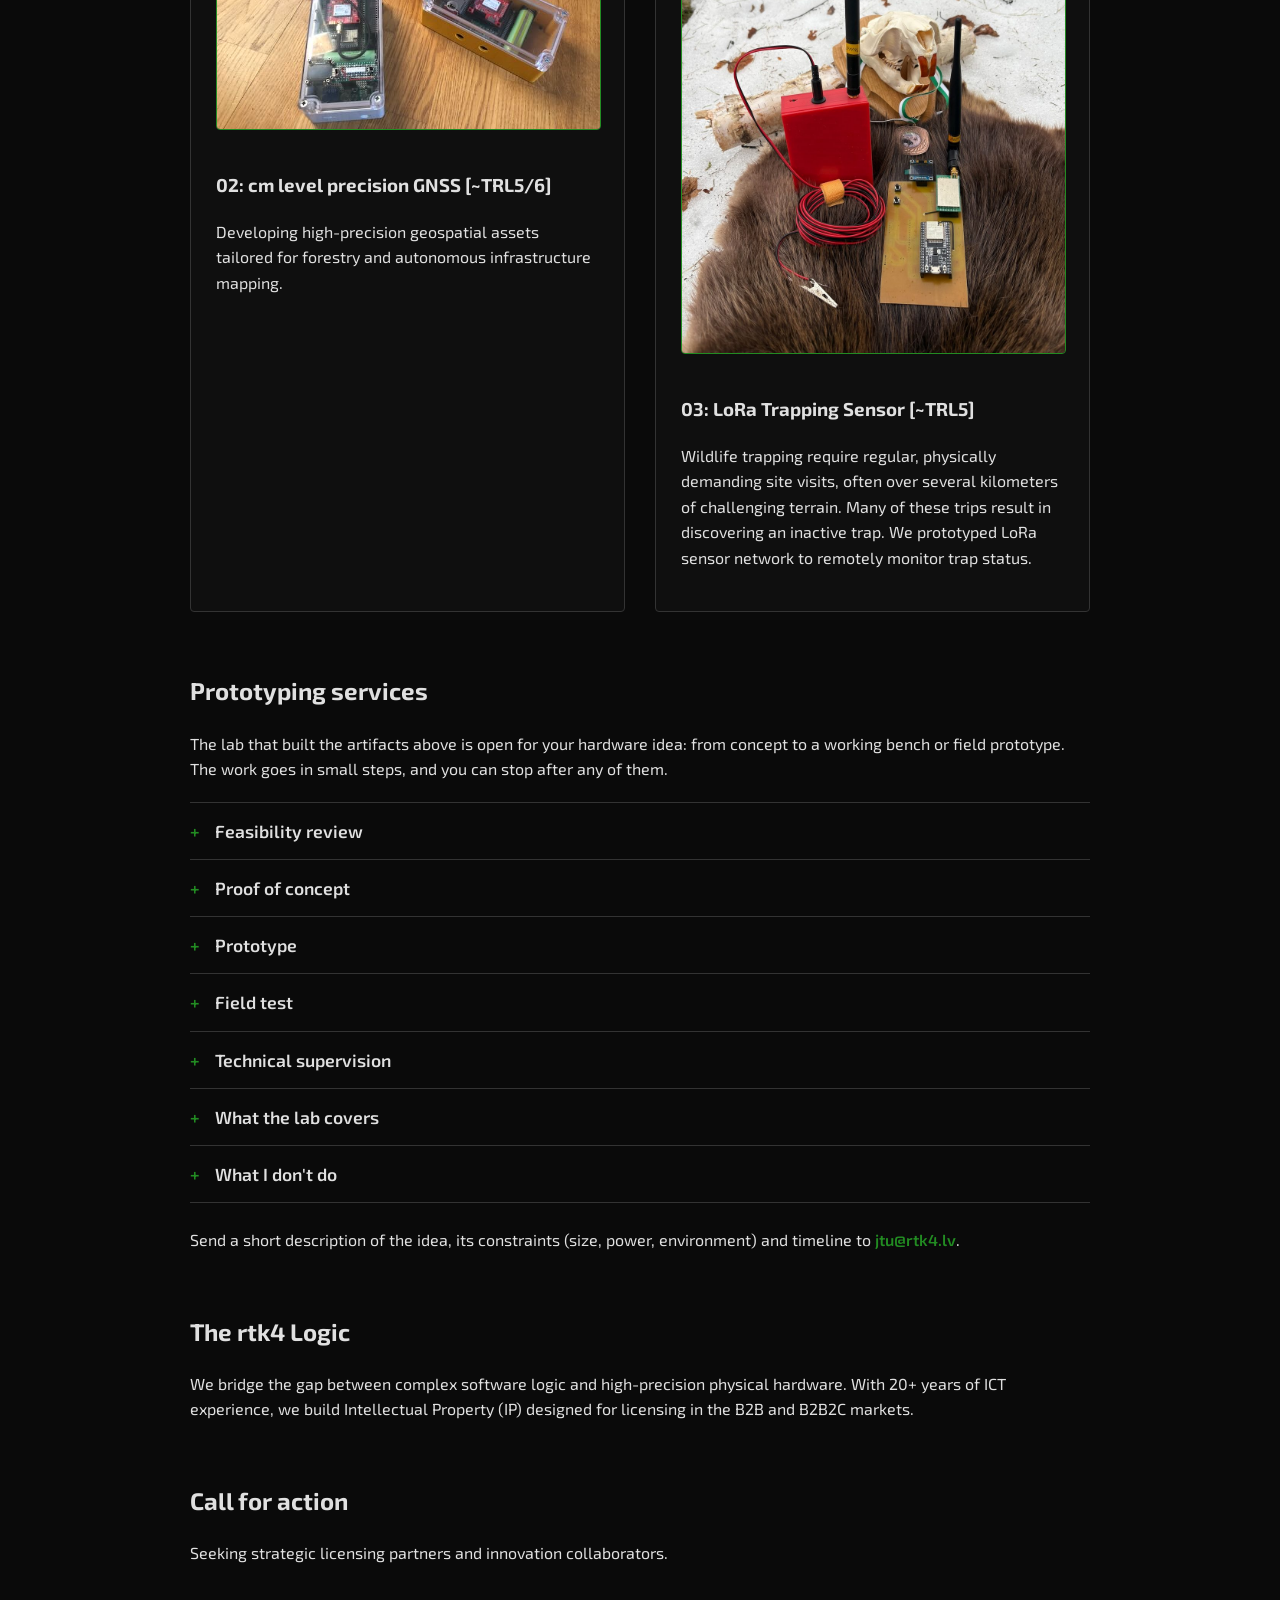
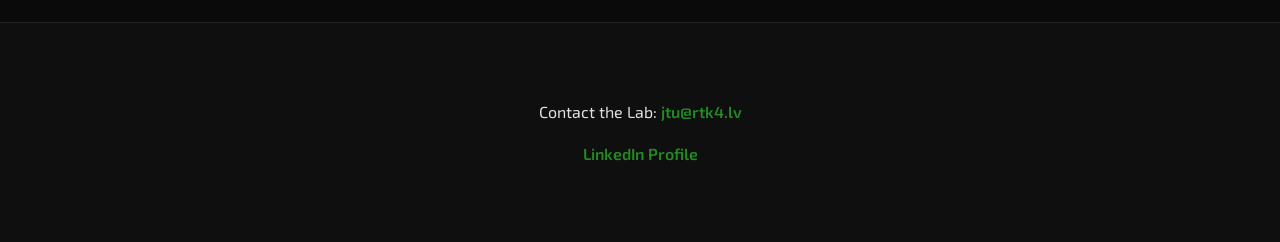
==== commit 717703e9: "Add prototyping services section" ====
--- a/index.html
+++ b/index.html
@@ -36,6 +36,14 @@
         .artifact-grid { display: grid; grid-template-columns: repeat(auto-fit, minmax(300px, 1fr)); gap: 30px; margin-top: 40px; }
         .artifact-card { border: 1px solid #333; padding: 25px; border-radius: 4px; transition: border-color 0.3s; background: #0f0f0f; }
         .artifact-card:hover { border-color: var(--forest-green); }
+        .services { margin-top: 20px; border-top: 1px solid #333; }
+        .services details { border-bottom: 1px solid #333; }
+        .services summary { cursor: pointer; padding: 14px 0; font-weight: 600; font-size: 1.1rem; list-style: none; }
+        .services summary::-webkit-details-marker { display: none; }
+        .services summary::before { content: "+"; display: inline-block; width: 1.4em; color: var(--forest-green); }
+        .services details[open] summary::before { content: "\2212"; }
+        .services summary:hover { color: var(--forest-green); }
+        .services details > :not(summary) { margin: 0 0 16px 1.4em; }
         .artifact-card img { width: 100%; border-radius: 4px; border: 1px solid var(--forest-green); margin-bottom: 15px; }
         
         /* Updated Status Bar to be a Link */
@@ -92,6 +100,7 @@
 <body>
 
     <nav>
+        <a href="#prototyping">Prototyping</a>
         <a href="log.html" style="border: 1px solid var(--forest-green); padding: 5px 15px; border-radius: 4px;">Lab Log</a>
     </nav>
 
@@ -131,6 +140,54 @@
                 <p>Wildlife trapping require regular, physically demanding site visits, often over several kilometers of challenging terrain. Many of these trips result in discovering an inactive trap. We prototyped LoRa sensor network to remotely monitor trap status.</p>
             </div>
         </div>
+
+        <section id="prototyping" style="margin-top: 60px;">
+            <h2>Prototyping services</h2>
+            <p>The lab that built the artifacts above is open for your hardware idea: from concept to a working bench or field prototype. The work goes in small steps, and you can stop after any of them.</p>
+
+            <div class="services">
+                <details>
+                    <summary>Feasibility review</summary>
+                    <p>I check requirements, architecture and parts list (BOM) before money goes into hardware: single-sourced parts, power and thermal budget, radio and certification triggers. You get a written assessment and a go / no-go.</p>
+                </details>
+                <details>
+                    <summary>Proof of concept</summary>
+                    <p>Development boards and breakouts on the bench, to test the one assumption the idea depends on.</p>
+                </details>
+                <details>
+                    <summary>Prototype</summary>
+                    <p>Custom PCB, firmware and enclosure parts, assembled and tested in the lab.</p>
+                </details>
+                <details>
+                    <summary>Field test</summary>
+                    <p>Tested where it will be used: forest, yard, building. Results and known limits are documented.</p>
+                </details>
+                <details>
+                    <summary>Technical supervision</summary>
+                    <p>Your own team or a student builds the prototype; I set the architecture, review parts choices and design, and check the build at agreed points.</p>
+                </details>
+                <details>
+                    <summary>What the lab covers</summary>
+                    <ul>
+                        <li><strong>Electronics:</strong> schematics and PCB layout in KiCad. Prototype boards milled in the lab or made by external PCB houses; assembled in the lab or by the PCB house.</li>
+                        <li><strong>Firmware:</strong> ESP32 family and classic Arduino boards (ESP-IDF, Arduino, ESPHome, PlatformIO).</li>
+                        <li><strong>Positioning and radio:</strong> RTK GNSS (u-blox ZED-F9P), LoRa, nRF24L01, Wi-Fi / BLE.</li>
+                        <li><strong>Sensors and interfaces:</strong> environmental sensing, Modbus / RS-485, integration with building automation (openHAB).</li>
+                        <li><strong>Mechanics:</strong> CAD (Fusion 360, CadQuery), FDM 3D printing, CNC milling.</li>
+                    </ul>
+                </details>
+                <details>
+                    <summary>What I don't do</summary>
+                    <ul>
+                        <li>Series production. Small batches only.</li>
+                        <li>Certification testing (CE, RED, EMC). That's done at accredited labs; I prepare the design for it.</li>
+                        <li>Many projects at once. rtk4 is a one-person lab: you talk directly to the engineer, and the queue is short but real.</li>
+                    </ul>
+                </details>
+            </div>
+
+            <p style="margin-top: 24px;">Send a short description of the idea, its constraints (size, power, environment) and timeline to <a href="mailto:jtu@rtk4.lv?subject=Prototyping%20inquiry">jtu@rtk4.lv</a>.</p>
+        </section>
 
         <div style="margin-top: 60px;">
             <h2>The rtk4 Logic</h2>
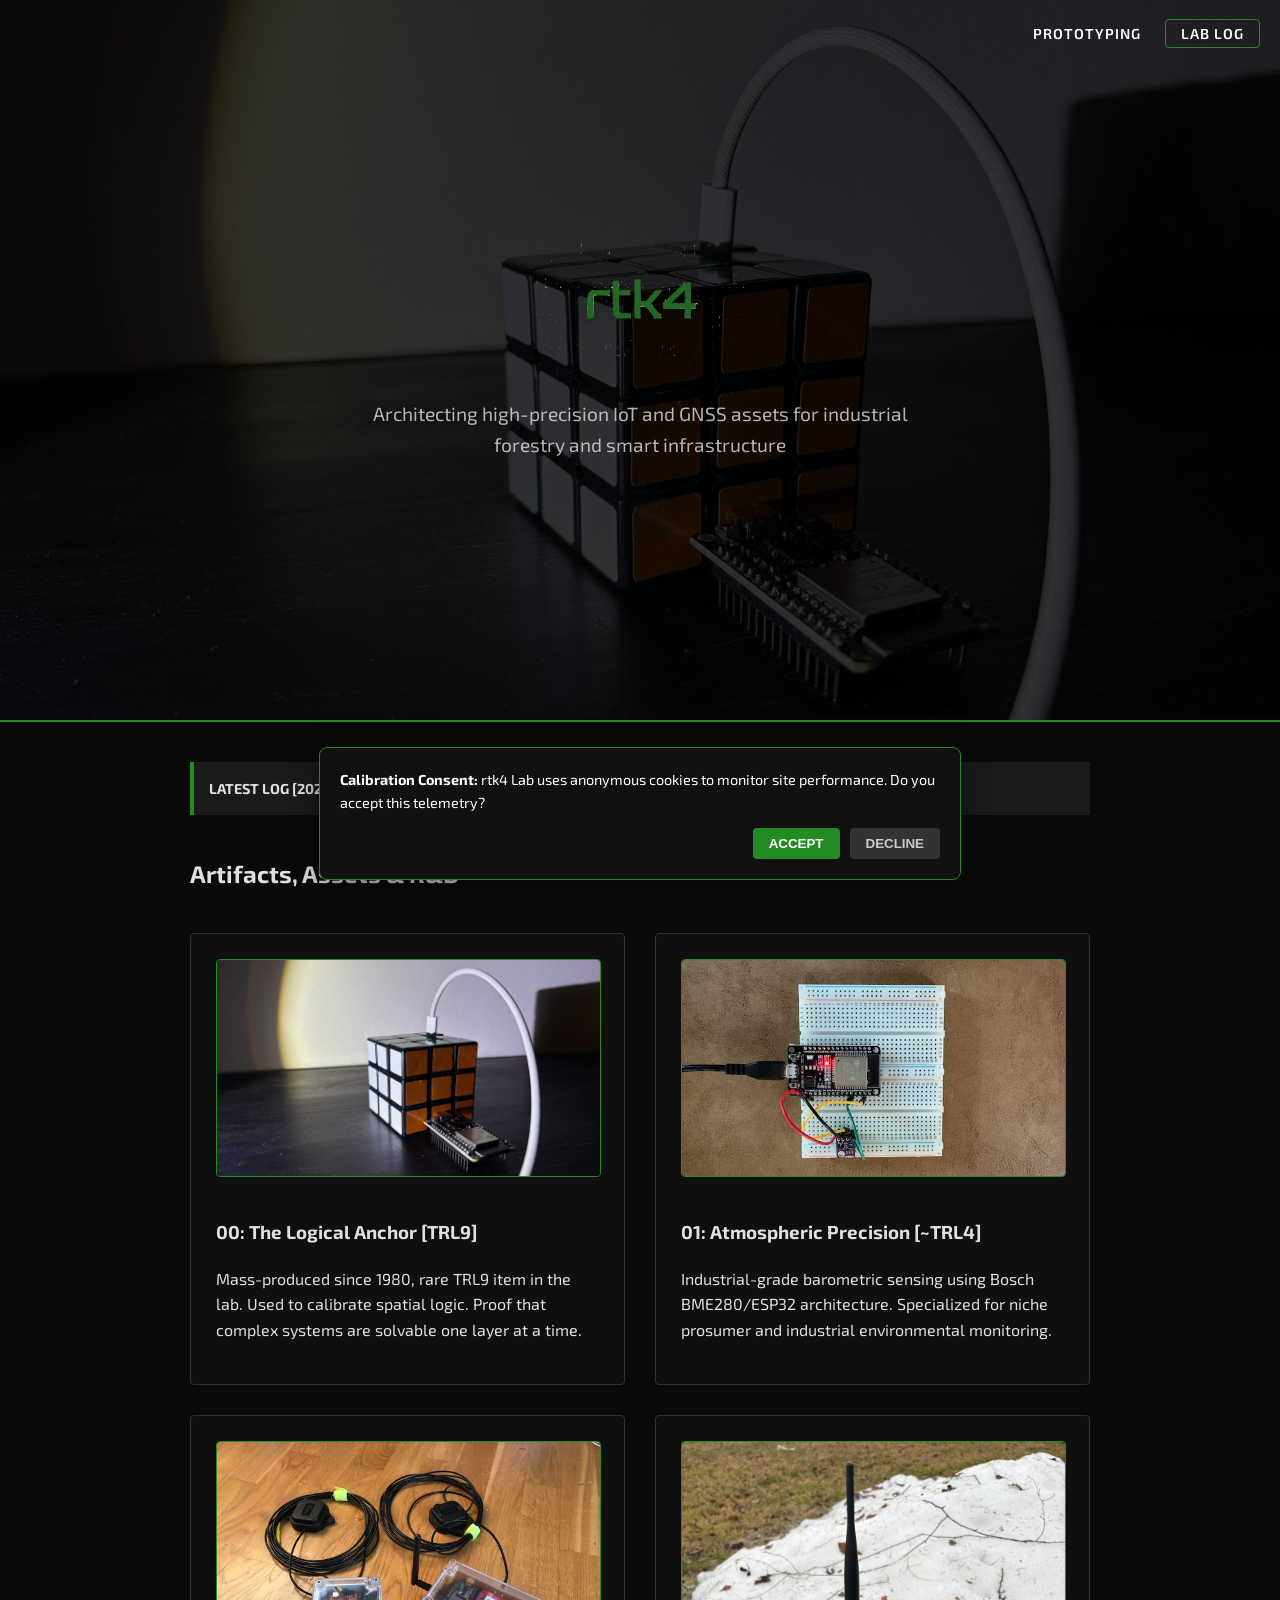
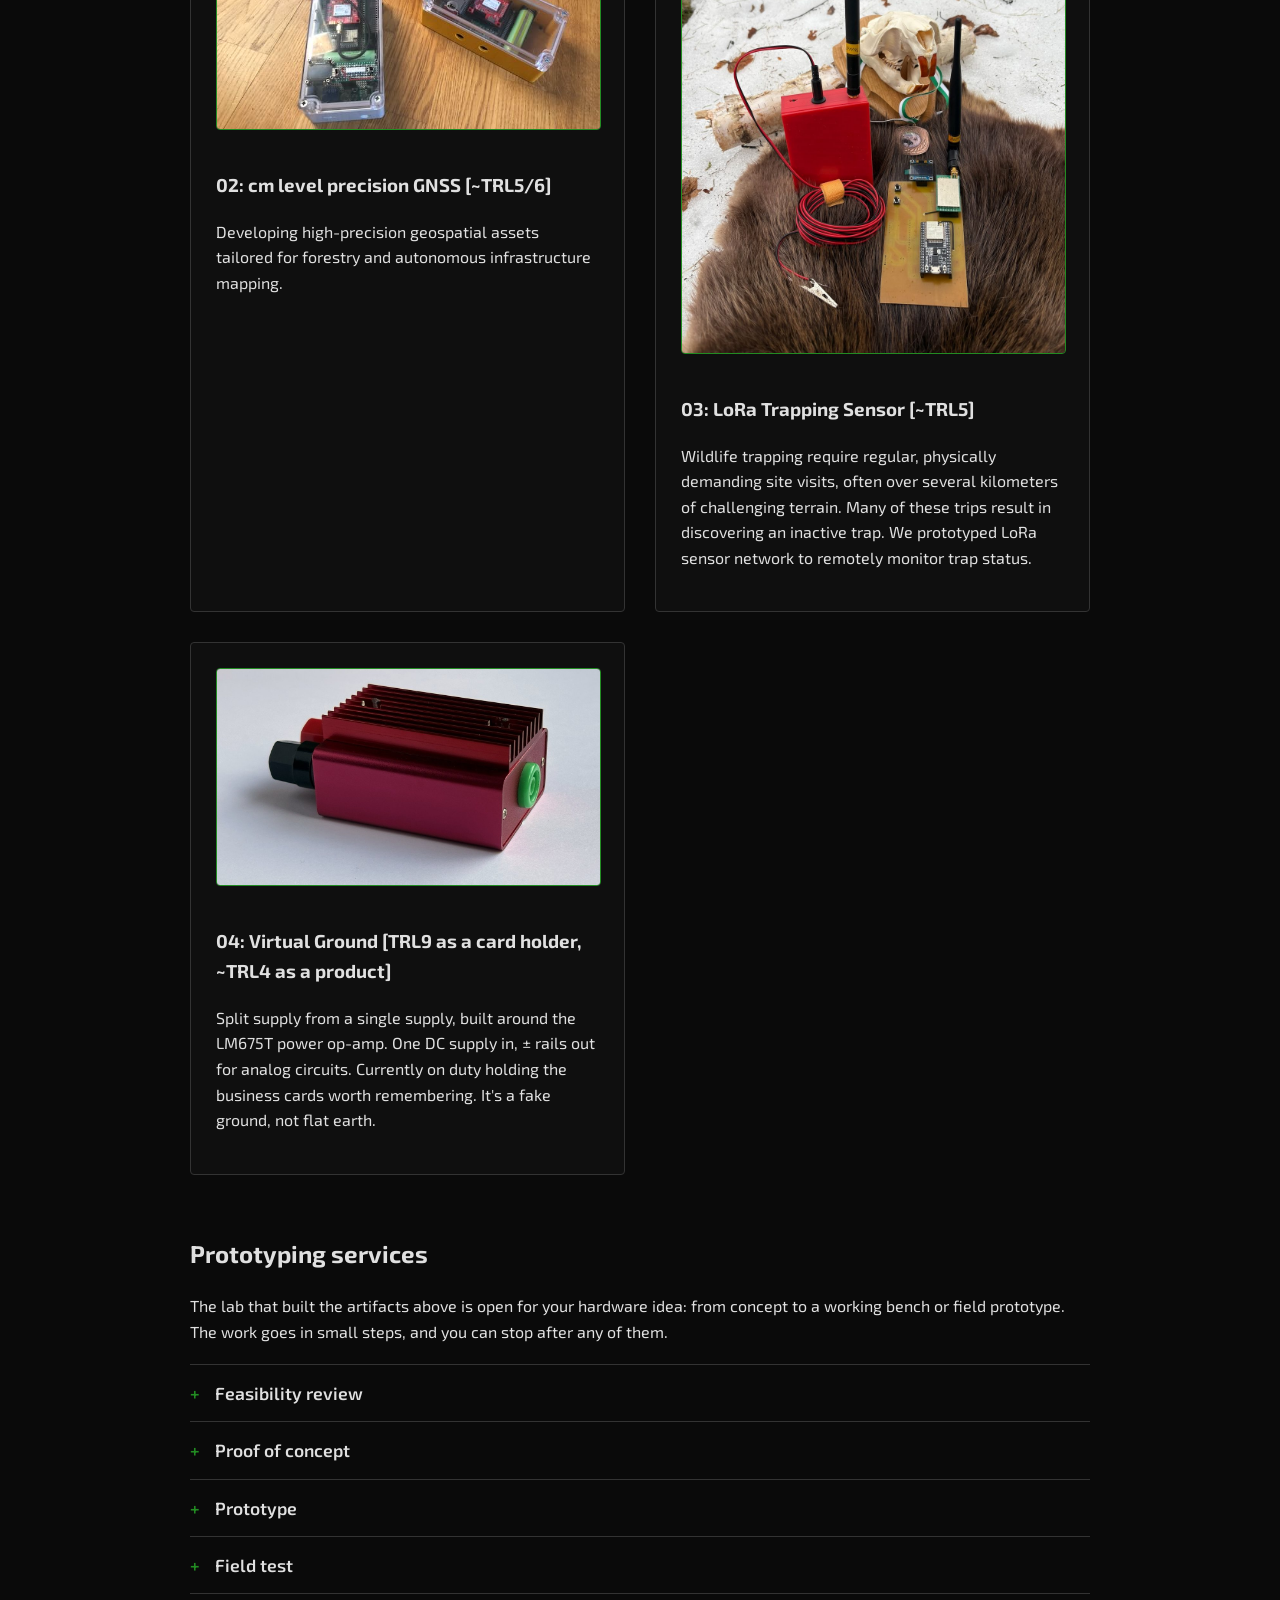
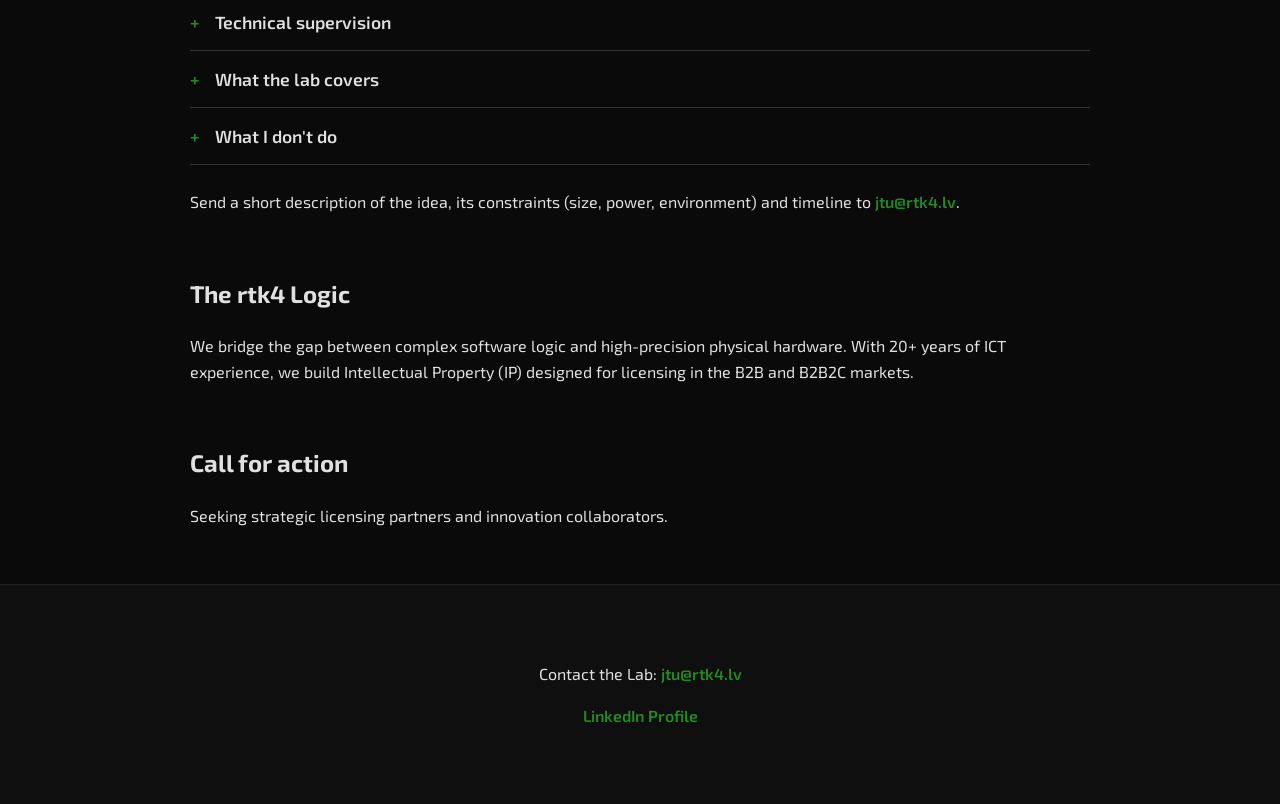
==== commit b1c55ed6: "Card 04: Virtual Ground (LM675T split supply)" ====
--- a/index.html
+++ b/index.html
@@ -139,6 +139,12 @@
                 <h3>03: LoRa Trapping Sensor [~TRL5]</h3>
                 <p>Wildlife trapping require regular, physically demanding site visits, often over several kilometers of challenging terrain. Many of these trips result in discovering an inactive trap. We prototyped LoRa sensor network to remotely monitor trap status.</p>
             </div>
+
+            <div class="artifact-card">
+                <img src="VirtualGround.jpeg" alt="Red LM675T split supply unit with heatsink fins">
+                <h3>04: Virtual Ground [TRL9 as a card holder, ~TRL4 as a product]</h3>
+                <p>Split supply from a single supply, built around the LM675T power op-amp. One DC supply in, &plusmn; rails out for analog circuits. Currently on duty holding the business cards worth remembering. It's a fake ground, not flat earth.</p>
+            </div>
         </div>
 
         <section id="prototyping" style="margin-top: 60px;">
